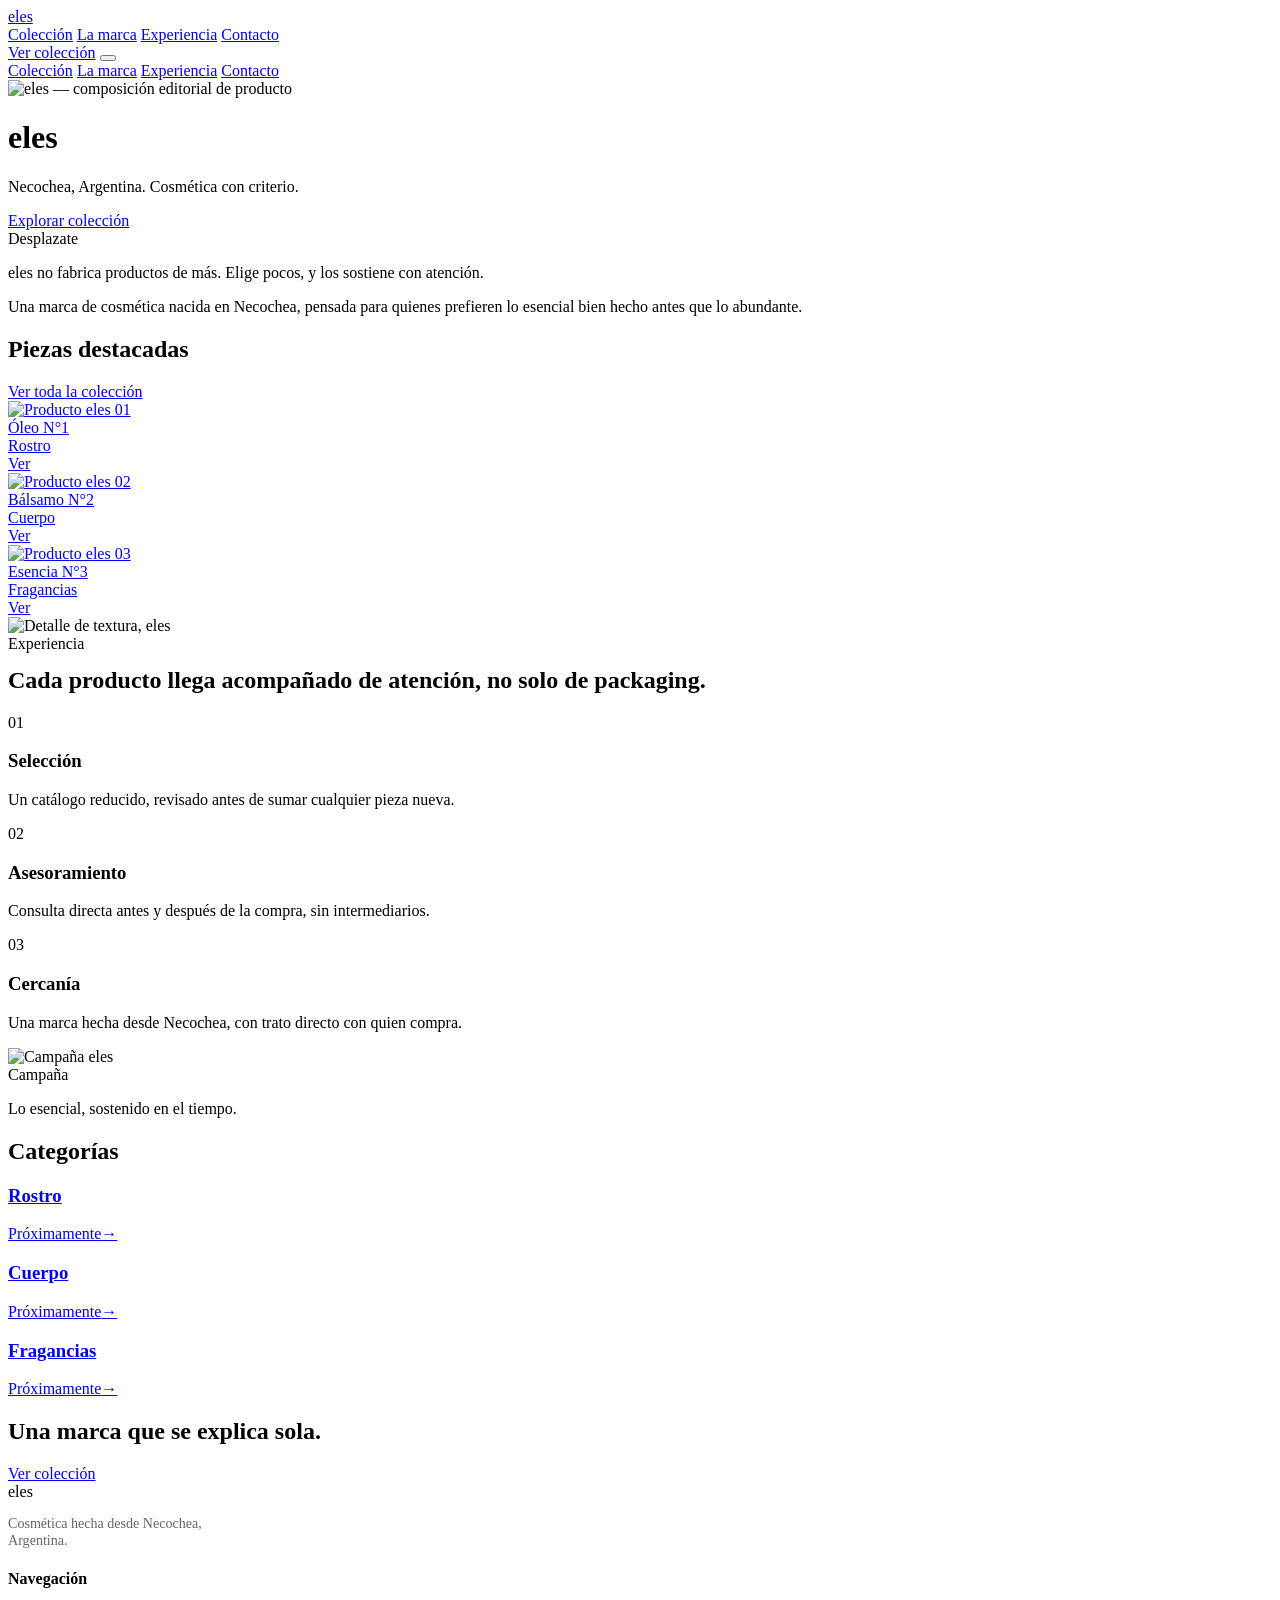
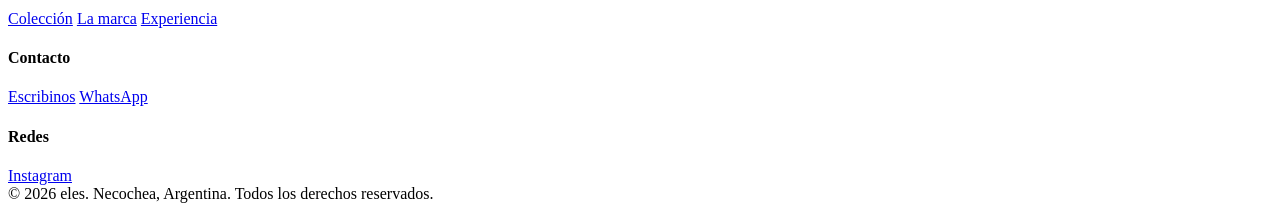
==== index.html @ 5a70a603 "Add files via upload" ====
<!DOCTYPE html>
<html lang="es">
<head>
<meta charset="UTF-8">
<meta name="viewport" content="width=device-width, initial-scale=1.0">
<title>eles — Necochea</title>
<meta name="description" content="eles. Cosmética, Necochea.">
<link rel="stylesheet" href="css/style.css">
</head>
<body>

<nav class="nav">
  <a href="index.html" class="nav-logo">eles</a>
  <div class="nav-links">
    <a href="coleccion.html">Colección</a>
    <a href="marca.html">La marca</a>
    <a href="experiencia.html">Experiencia</a>
    <a href="contacto.html">Contacto</a>
  </div>
  <div class="nav-right">
    <a href="coleccion.html" class="nav-cta">Ver colección</a>
    <button class="nav-burger" aria-label="Abrir menú">
      <span></span><span></span>
    </button>
  </div>
</nav>

<div class="mobile-menu">
  <a href="coleccion.html">Colección</a>
  <a href="marca.html">La marca</a>
  <a href="experiencia.html">Experiencia</a>
  <a href="contacto.html">Contacto</a>
</div>

<!-- HERO -->
<header class="hero">
  <div class="hero-media">
    <img src="https://picsum.photos/seed/eles-hero/1800/1200?grayscale" alt="eles — composición editorial de producto">
  </div>
  <div class="hero-content">
    <h1 class="hero-mark">eles</h1>
    <div class="hero-side">
      <p>Necochea, Argentina. Cosmética con criterio.</p>
      <a href="coleccion.html" class="btn btn-light">Explorar colección</a>
    </div>
  </div>
  <span class="hero-scroll">Desplazate</span>
</header>

<!-- INTRO -->
<section class="intro section-pad">
  <div class="wrap intro-grid">
    <p class="intro-statement reveal">eles no fabrica productos de más. Elige pocos, y los sostiene con atención.</p>
    <div class="intro-side reveal">
      <p class="lead">Una marca de cosmética nacida en Necochea, pensada para quienes prefieren lo esencial bien hecho antes que lo abundante.</p>
    </div>
  </div>
</section>

<!-- COLECCIÓN DESTACADA -->
<section class="pieces section-pad">
  <div class="wrap">
    <div class="section-head reveal">
      <h2 class="display-md">Piezas destacadas</h2>
      <a href="coleccion.html" class="btn btn-ghost">Ver toda la colección</a>
    </div>
  </div>
  <div class="wrap">
    <div class="piece-grid">
      <a href="producto.html" class="piece reveal">
        <div class="piece-media"><img src="https://picsum.photos/seed/eles-p1/900/1200?grayscale" alt="Producto eles 01"></div>
        <div class="piece-info">
          <div>
            <div class="piece-name">Óleo N°1</div>
            <div class="piece-cat">Rostro</div>
          </div>
          <span class="piece-link">Ver</span>
        </div>
      </a>
      <a href="producto.html" class="piece reveal">
        <div class="piece-media"><img src="https://picsum.photos/seed/eles-p2/900/1200?grayscale" alt="Producto eles 02"></div>
        <div class="piece-info">
          <div>
            <div class="piece-name">Bálsamo N°2</div>
            <div class="piece-cat">Cuerpo</div>
          </div>
          <span class="piece-link">Ver</span>
        </div>
      </a>
      <a href="producto.html" class="piece reveal">
        <div class="piece-media"><img src="https://picsum.photos/seed/eles-p3/900/1200?grayscale" alt="Producto eles 03"></div>
        <div class="piece-info">
          <div>
            <div class="piece-name">Esencia N°3</div>
            <div class="piece-cat">Fragancias</div>
          </div>
          <span class="piece-link">Ver</span>
        </div>
      </a>
    </div>
  </div>
</section>

<!-- EXPERIENCIA -->
<section class="experience section-pad">
  <div class="wrap exp-grid">
    <div class="exp-media reveal">
      <img src="https://picsum.photos/seed/eles-exp/900/1100?grayscale" alt="Detalle de textura, eles">
    </div>
    <div class="reveal">
      <span class="eyebrow">Experiencia</span>
      <h2 class="display-md" style="margin-top:14px;">Cada producto llega acompañado de atención, no solo de packaging.</h2>
      <div class="exp-list">
        <div class="exp-item">
          <span class="num">01</span>
          <div>
            <h3>Selección</h3>
            <p>Un catálogo reducido, revisado antes de sumar cualquier pieza nueva.</p>
          </div>
        </div>
        <div class="exp-item">
          <span class="num">02</span>
          <div>
            <h3>Asesoramiento</h3>
            <p>Consulta directa antes y después de la compra, sin intermediarios.</p>
          </div>
        </div>
        <div class="exp-item">
          <span class="num">03</span>
          <div>
            <h3>Cercanía</h3>
            <p>Una marca hecha desde Necochea, con trato directo con quien compra.</p>
          </div>
        </div>
      </div>
    </div>
  </div>
</section>

<!-- EDITORIAL -->
<section class="editorial reveal">
  <img src="https://picsum.photos/seed/eles-editorial/1800/1400?grayscale" alt="Campaña eles">
  <div class="editorial-cap">
    <span class="eyebrow">Campaña</span>
    <p>Lo esencial, sostenido en el tiempo.</p>
  </div>
</section>

<!-- CATEGORÍAS -->
<section class="categories section-pad">
  <div class="wrap">
    <div class="section-head reveal">
      <h2 class="display-md">Categorías</h2>
    </div>
    <div class="cat-row reveal">
      <a href="coleccion.html?cat=rostro" class="cat-item">
        <h3>Rostro</h3>
        <div class="cat-meta"><span class="cat-count">Próximamente</span><span class="arrow">→</span></div>
      </a>
      <a href="coleccion.html?cat=cuerpo" class="cat-item">
        <h3>Cuerpo</h3>
        <div class="cat-meta"><span class="cat-count">Próximamente</span><span class="arrow">→</span></div>
      </a>
      <a href="coleccion.html?cat=fragancias" class="cat-item">
        <h3>Fragancias</h3>
        <div class="cat-meta"><span class="cat-count">Próximamente</span><span class="arrow">→</span></div>
      </a>
    </div>
  </div>
</section>

<!-- CIERRE -->
<section class="closing">
  <div class="wrap">
    <h2 class="display-lg reveal">Una marca que se explica sola.</h2>
    <div class="closing-actions reveal">
      <a href="coleccion.html" class="btn btn-light">Ver colección</a>
      <a href="contacto.html" class="btn" style="color:#fff;border-color:rgba(255,255,255,.5);">Contacto</a>
    </div>
  </div>
</section>

<footer class="site-footer">
  <div class="wrap">
    <div class="footer-top">
      <div>
        <div class="footer-brand">eles</div>
        <p style="font-size:.88rem; opacity:.6; max-width:32ch;">Cosmética hecha desde Necochea, Argentina.</p>
      </div>
      <div class="footer-col">
        <h4>Navegación</h4>
        <a href="coleccion.html">Colección</a>
        <a href="marca.html">La marca</a>
        <a href="experiencia.html">Experiencia</a>
      </div>
      <div class="footer-col">
        <h4>Contacto</h4>
        <a href="contacto.html">Escribinos</a>
        <a href="https://wa.me/5492262000000" target="_blank" rel="noopener">WhatsApp</a>
      </div>
      <div class="footer-col">
        <h4>Redes</h4>
        <a href="#" target="_blank" rel="noopener">Instagram</a>
      </div>
    </div>
    <div class="footer-bottom">
      <span>© 2026 eles. Necochea, Argentina.</span>
      <span>Todos los derechos reservados.</span>
    </div>
  </div>
</footer>

<script src="js/script.js"></script>
</body>
</html>
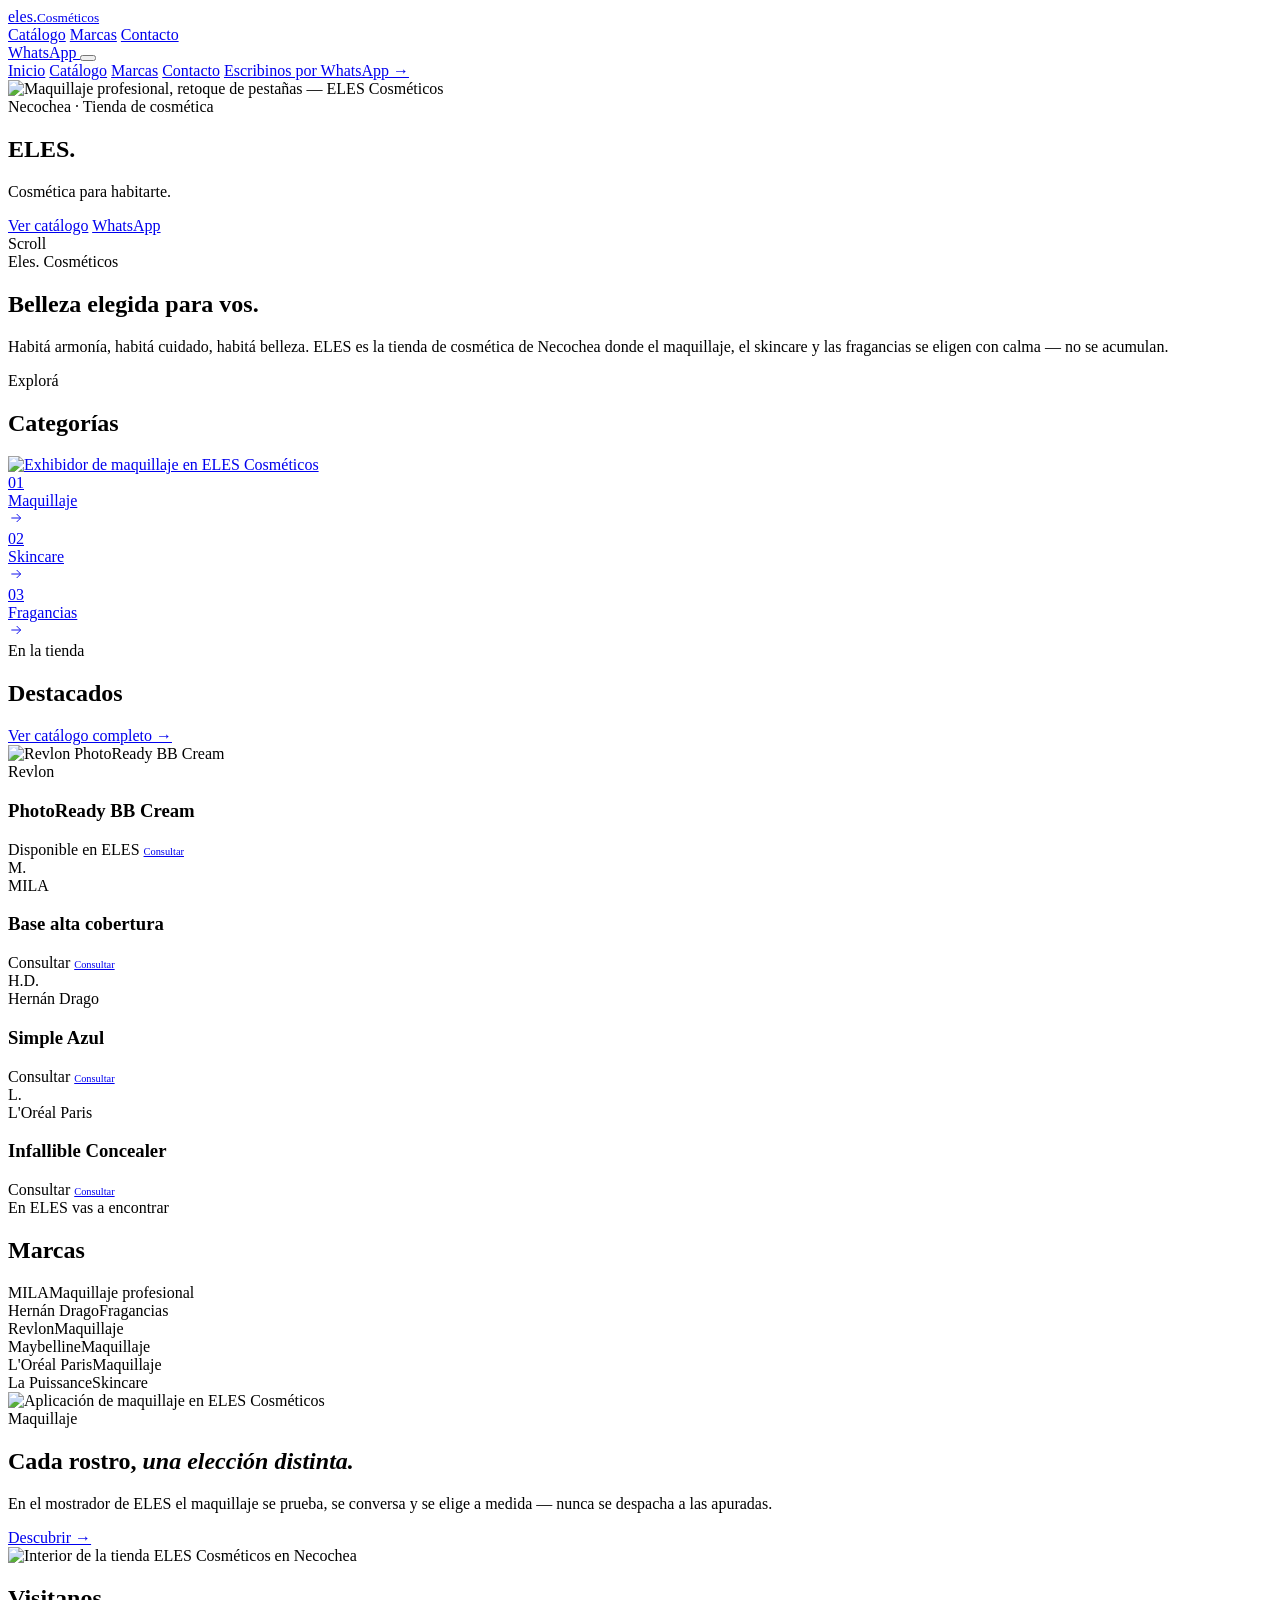
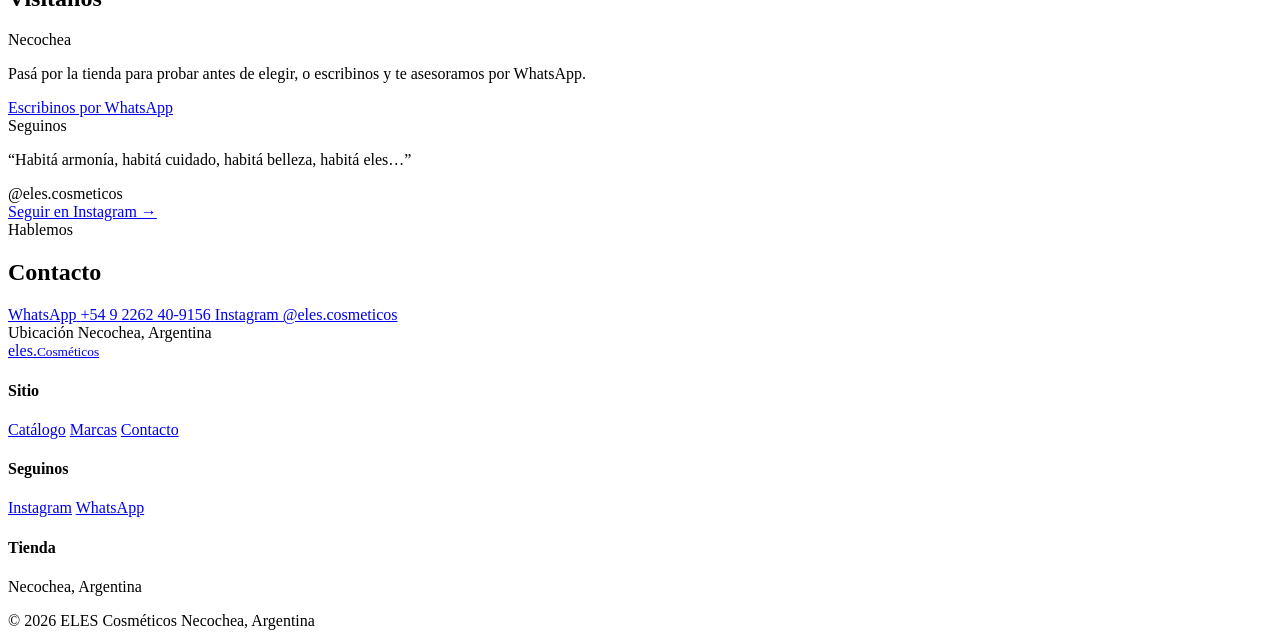
==== commit a6f075ea: "Add files via upload" ====
--- a/index.html
+++ b/index.html
@@ -1,215 +1,297 @@
 <!DOCTYPE html>
-<html lang="es">
+<html lang="es-AR">
 <head>
 <meta charset="UTF-8">
-<meta name="viewport" content="width=device-width, initial-scale=1.0">
-<title>eles — Necochea</title>
-<meta name="description" content="eles. Cosmética, Necochea.">
-<link rel="stylesheet" href="css/style.css">
+<meta name="viewport" content="width=device-width, initial-scale=1, viewport-fit=cover">
+<title>ELES Cosméticos — Necochea</title>
+<meta name="description" content="ELES Cosméticos. Tienda de cosmética en Necochea. Maquillaje, skincare y fragancias elegidas con cuidado.">
+<link rel="icon" href="data:image/svg+xml,<svg xmlns=%22http://www.w3.org/2000/svg%22 viewBox=%220 0 100 100%22><text y=%22.9em%22 font-size=%2290%22>💄</text></svg>">
+<link rel="preconnect" href="https://fonts.googleapis.com">
+<link rel="stylesheet" href="css/styles.css">
 </head>
 <body>
 
-<nav class="nav">
-  <a href="index.html" class="nav-logo">eles</a>
-  <div class="nav-links">
-    <a href="coleccion.html">Colección</a>
-    <a href="marca.html">La marca</a>
-    <a href="experiencia.html">Experiencia</a>
-    <a href="contacto.html">Contacto</a>
-  </div>
-  <div class="nav-right">
-    <a href="coleccion.html" class="nav-cta">Ver colección</a>
-    <button class="nav-burger" aria-label="Abrir menú">
-      <span></span><span></span>
-    </button>
-  </div>
-</nav>
-
+<!-- ============ NAVBAR ============ -->
+<header class="nav">
+  <div class="nav-inner">
+    <a href="index.html" class="logo">eles.<small>Cosméticos</small></a>
+
+    <nav class="nav-links">
+      <a class="nav-link" href="catalogo.html">Catálogo</a>
+      <a class="nav-link" href="#marcas">Marcas</a>
+      <a class="nav-link" href="#contacto">Contacto</a>
+    </nav>
+
+    <div class="nav-actions">
+      <a class="nav-wa nav-wa-wrap" href="https://wa.me/5492262409156?text=Hola%20ELES!%20Quiero%20consultar%20por%20un%20producto." target="_blank" rel="noopener">
+        WhatsApp
+      </a>
+      <button class="hamburger" aria-label="Abrir menú"><span></span><span></span><span></span></button>
+    </div>
+  </div>
+</header>
+
+<!-- ============ MENÚ MOBILE ============ -->
 <div class="mobile-menu">
-  <a href="coleccion.html">Colección</a>
-  <a href="marca.html">La marca</a>
-  <a href="experiencia.html">Experiencia</a>
-  <a href="contacto.html">Contacto</a>
+  <a href="index.html">Inicio</a>
+  <a href="catalogo.html">Catálogo</a>
+  <a href="#marcas">Marcas</a>
+  <a href="#contacto">Contacto</a>
+  <a class="mm-wa text-link" href="https://wa.me/5492262409156" target="_blank" rel="noopener">Escribinos por WhatsApp →</a>
 </div>
 
-<!-- HERO -->
-<header class="hero">
+<!-- ============ HERO ============ -->
+<section class="hero">
   <div class="hero-media">
-    <img src="https://picsum.photos/seed/eles-hero/1800/1200?grayscale" alt="eles — composición editorial de producto">
-  </div>
-  <div class="hero-content">
-    <h1 class="hero-mark">eles</h1>
-    <div class="hero-side">
-      <p>Necochea, Argentina. Cosmética con criterio.</p>
-      <a href="coleccion.html" class="btn btn-light">Explorar colección</a>
-    </div>
-  </div>
-  <span class="hero-scroll">Desplazate</span>
-</header>
-
-<!-- INTRO -->
-<section class="intro section-pad">
-  <div class="wrap intro-grid">
-    <p class="intro-statement reveal">eles no fabrica productos de más. Elige pocos, y los sostiene con atención.</p>
-    <div class="intro-side reveal">
-      <p class="lead">Una marca de cosmética nacida en Necochea, pensada para quienes prefieren lo esencial bien hecho antes que lo abundante.</p>
-    </div>
-  </div>
-</section>
-
-<!-- COLECCIÓN DESTACADA -->
-<section class="pieces section-pad">
-  <div class="wrap">
+    <img src="img/hero.jpg" alt="Maquillaje profesional, retoque de pestañas — ELES Cosméticos">
+  </div>
+  <div class="hero-content container">
+    <span class="eyebrow hero-eyebrow">Necochea · Tienda de cosmética</span>
+    <h1 class="display hero-title">ELES.</h1>
+    <p class="hero-sub">Cosmética para habitarte.</p>
+    <div class="hero-actions">
+      <a href="catalogo.html" class="btn btn-light">Ver catálogo</a>
+      <a href="https://wa.me/5492262409156" target="_blank" rel="noopener" class="btn btn-solid">WhatsApp</a>
+    </div>
+  </div>
+  <span class="hero-scroll">Scroll</span>
+</section>
+
+<!-- ============ INTRODUCCIÓN EDITORIAL ============ -->
+<section class="section intro">
+  <div class="container intro-inner reveal">
+    <span class="eyebrow">Eles. Cosméticos</span>
+    <h2 class="display">Belleza elegida para vos.</h2>
+    <p>Habitá armonía, habitá cuidado, habitá belleza. ELES es la tienda de cosmética de Necochea donde el maquillaje, el skincare y las fragancias se eligen con calma — no se acumulan.</p>
+  </div>
+</section>
+
+<!-- ============ CATEGORÍAS ============ -->
+<section class="section" style="padding-top:0;">
+  <div class="container">
     <div class="section-head reveal">
-      <h2 class="display-md">Piezas destacadas</h2>
-      <a href="coleccion.html" class="btn btn-ghost">Ver toda la colección</a>
-    </div>
-  </div>
-  <div class="wrap">
-    <div class="piece-grid">
-      <a href="producto.html" class="piece reveal">
-        <div class="piece-media"><img src="https://picsum.photos/seed/eles-p1/900/1200?grayscale" alt="Producto eles 01"></div>
-        <div class="piece-info">
+      <span class="eyebrow">Explorá</span>
+      <h2 class="display">Categorías</h2>
+    </div>
+
+    <div class="cat-grid reveal">
+      <a href="catalogo.html?cat=maquillaje" class="cat-card">
+        <img src="img/shelf.jpg" alt="Exhibidor de maquillaje en ELES Cosméticos">
+        <div class="cat-body">
           <div>
-            <div class="piece-name">Óleo N°1</div>
-            <div class="piece-cat">Rostro</div>
+            <span class="cat-num">01</span>
+            <div class="cat-name">Maquillaje</div>
           </div>
-          <span class="piece-link">Ver</span>
-        </div>
-      </a>
-      <a href="producto.html" class="piece reveal">
-        <div class="piece-media"><img src="https://picsum.photos/seed/eles-p2/900/1200?grayscale" alt="Producto eles 02"></div>
-        <div class="piece-info">
+          <span class="cat-arrow" aria-hidden="true">
+            <svg width="16" height="16" viewBox="0 0 24 24" fill="none" stroke="currentColor" stroke-width="1.4"><path d="M5 12h14M13 6l6 6-6 6"/></svg>
+          </span>
+        </div>
+      </a>
+
+      <a href="catalogo.html?cat=skincare" class="cat-card no-photo">
+        <div class="cat-body">
           <div>
-            <div class="piece-name">Bálsamo N°2</div>
-            <div class="piece-cat">Cuerpo</div>
+            <span class="cat-num">02</span>
+            <div class="cat-name">Skincare</div>
           </div>
-          <span class="piece-link">Ver</span>
-        </div>
-      </a>
-      <a href="producto.html" class="piece reveal">
-        <div class="piece-media"><img src="https://picsum.photos/seed/eles-p3/900/1200?grayscale" alt="Producto eles 03"></div>
-        <div class="piece-info">
+          <span class="cat-arrow" aria-hidden="true">
+            <svg width="16" height="16" viewBox="0 0 24 24" fill="none" stroke="currentColor" stroke-width="1.4"><path d="M5 12h14M13 6l6 6-6 6"/></svg>
+          </span>
+        </div>
+      </a>
+
+      <a href="catalogo.html?cat=fragancias" class="cat-card no-photo">
+        <div class="cat-body">
           <div>
-            <div class="piece-name">Esencia N°3</div>
-            <div class="piece-cat">Fragancias</div>
+            <span class="cat-num">03</span>
+            <div class="cat-name">Fragancias</div>
           </div>
-          <span class="piece-link">Ver</span>
-        </div>
-      </a>
-    </div>
-  </div>
-</section>
-
-<!-- EXPERIENCIA -->
-<section class="experience section-pad">
-  <div class="wrap exp-grid">
-    <div class="exp-media reveal">
-      <img src="https://picsum.photos/seed/eles-exp/900/1100?grayscale" alt="Detalle de textura, eles">
-    </div>
-    <div class="reveal">
-      <span class="eyebrow">Experiencia</span>
-      <h2 class="display-md" style="margin-top:14px;">Cada producto llega acompañado de atención, no solo de packaging.</h2>
-      <div class="exp-list">
-        <div class="exp-item">
-          <span class="num">01</span>
-          <div>
-            <h3>Selección</h3>
-            <p>Un catálogo reducido, revisado antes de sumar cualquier pieza nueva.</p>
-          </div>
-        </div>
-        <div class="exp-item">
-          <span class="num">02</span>
-          <div>
-            <h3>Asesoramiento</h3>
-            <p>Consulta directa antes y después de la compra, sin intermediarios.</p>
-          </div>
-        </div>
-        <div class="exp-item">
-          <span class="num">03</span>
-          <div>
-            <h3>Cercanía</h3>
-            <p>Una marca hecha desde Necochea, con trato directo con quien compra.</p>
-          </div>
-        </div>
-      </div>
-    </div>
-  </div>
-</section>
-
-<!-- EDITORIAL -->
-<section class="editorial reveal">
-  <img src="https://picsum.photos/seed/eles-editorial/1800/1400?grayscale" alt="Campaña eles">
-  <div class="editorial-cap">
-    <span class="eyebrow">Campaña</span>
-    <p>Lo esencial, sostenido en el tiempo.</p>
-  </div>
-</section>
-
-<!-- CATEGORÍAS -->
-<section class="categories section-pad">
-  <div class="wrap">
+          <span class="cat-arrow" aria-hidden="true">
+            <svg width="16" height="16" viewBox="0 0 24 24" fill="none" stroke="currentColor" stroke-width="1.4"><path d="M5 12h14M13 6l6 6-6 6"/></svg>
+          </span>
+        </div>
+      </a>
+    </div>
+  </div>
+</section>
+
+<!-- ============ DESTACADOS ============ -->
+<section class="section">
+  <div class="container">
+    <div class="dest-head reveal">
+      <div class="section-head" style="margin-bottom:0;">
+        <span class="eyebrow">En la tienda</span>
+        <h2 class="display">Destacados</h2>
+      </div>
+      <a href="catalogo.html" class="text-link">Ver catálogo completo →</a>
+    </div>
+  </div>
+
+  <div class="prod-grid reveal">
+    <article class="prod-card">
+      <div class="prod-figure"><img src="img/shelf.jpg" alt="Revlon PhotoReady BB Cream"></div>
+      <div>
+        <span class="prod-brand">Revlon</span>
+        <h3 class="prod-name">PhotoReady BB Cream</h3>
+      </div>
+      <div class="prod-foot">
+        <span class="prod-price">Disponible en ELES</span>
+        <a class="text-link" style="font-size:.65rem" href="https://wa.me/5492262409156?text=Hola!%20Quiero%20consultar%20por%20Revlon%20PhotoReady%20BB%20Cream" target="_blank" rel="noopener">Consultar</a>
+      </div>
+    </article>
+
+    <article class="prod-card">
+      <div class="prod-figure"><span class="ph-mark">M.</span></div>
+      <div>
+        <span class="prod-brand">MILA</span>
+        <h3 class="prod-name">Base alta cobertura</h3>
+      </div>
+      <div class="prod-foot">
+        <span class="prod-price">Consultar</span>
+        <a class="text-link" style="font-size:.65rem" href="https://wa.me/5492262409156?text=Hola!%20Quiero%20consultar%20por%20la%20Base%20alta%20cobertura%20MILA" target="_blank" rel="noopener">Consultar</a>
+      </div>
+    </article>
+
+    <article class="prod-card">
+      <div class="prod-figure"><span class="ph-mark">H.D.</span></div>
+      <div>
+        <span class="prod-brand">Hernán Drago</span>
+        <h3 class="prod-name">Simple Azul</h3>
+      </div>
+      <div class="prod-foot">
+        <span class="prod-price">Consultar</span>
+        <a class="text-link" style="font-size:.65rem" href="https://wa.me/5492262409156?text=Hola!%20Quiero%20consultar%20por%20la%20fragancia%20Simple%20Azul%20de%20Hern%C3%A1n%20Drago" target="_blank" rel="noopener">Consultar</a>
+      </div>
+    </article>
+
+    <article class="prod-card">
+      <div class="prod-figure"><span class="ph-mark">L.</span></div>
+      <div>
+        <span class="prod-brand">L'Oréal Paris</span>
+        <h3 class="prod-name">Infallible Concealer</h3>
+      </div>
+      <div class="prod-foot">
+        <span class="prod-price">Consultar</span>
+        <a class="text-link" style="font-size:.65rem" href="https://wa.me/5492262409156?text=Hola!%20Quiero%20consultar%20por%20el%20Infallible%20Concealer%20de%20L%27Or%C3%A9al" target="_blank" rel="noopener">Consultar</a>
+      </div>
+    </article>
+  </div>
+</section>
+
+<!-- ============ MARCAS ============ -->
+<section id="marcas" class="section brands">
+  <div class="container">
     <div class="section-head reveal">
-      <h2 class="display-md">Categorías</h2>
-    </div>
-    <div class="cat-row reveal">
-      <a href="coleccion.html?cat=rostro" class="cat-item">
-        <h3>Rostro</h3>
-        <div class="cat-meta"><span class="cat-count">Próximamente</span><span class="arrow">→</span></div>
-      </a>
-      <a href="coleccion.html?cat=cuerpo" class="cat-item">
-        <h3>Cuerpo</h3>
-        <div class="cat-meta"><span class="cat-count">Próximamente</span><span class="arrow">→</span></div>
-      </a>
-      <a href="coleccion.html?cat=fragancias" class="cat-item">
-        <h3>Fragancias</h3>
-        <div class="cat-meta"><span class="cat-count">Próximamente</span><span class="arrow">→</span></div>
-      </a>
-    </div>
-  </div>
-</section>
-
-<!-- CIERRE -->
-<section class="closing">
-  <div class="wrap">
-    <h2 class="display-lg reveal">Una marca que se explica sola.</h2>
-    <div class="closing-actions reveal">
-      <a href="coleccion.html" class="btn btn-light">Ver colección</a>
-      <a href="contacto.html" class="btn" style="color:#fff;border-color:rgba(255,255,255,.5);">Contacto</a>
-    </div>
-  </div>
-</section>
-
-<footer class="site-footer">
-  <div class="wrap">
+      <span class="eyebrow">En ELES vas a encontrar</span>
+      <h2 class="display" style="color:var(--paper)">Marcas</h2>
+    </div>
+
+    <div class="brand-list reveal">
+      <div class="brand-row"><span class="name">MILA</span><span class="tag">Maquillaje profesional</span></div>
+      <div class="brand-row"><span class="name">Hernán Drago</span><span class="tag">Fragancias</span></div>
+      <div class="brand-row"><span class="name">Revlon</span><span class="tag">Maquillaje</span></div>
+      <div class="brand-row"><span class="name">Maybelline</span><span class="tag">Maquillaje</span></div>
+      <div class="brand-row"><span class="name">L'Oréal Paris</span><span class="tag">Maquillaje</span></div>
+      <div class="brand-row"><span class="name">La Puissance</span><span class="tag">Skincare</span></div>
+    </div>
+  </div>
+</section>
+
+<!-- ============ EDITORIAL / BEAUTY ============ -->
+<section class="split reveal">
+  <div class="split-media">
+    <img src="img/editorial-beauty.jpg" alt="Aplicación de maquillaje en ELES Cosméticos">
+  </div>
+  <div class="split-copy">
+    <span class="eyebrow">Maquillaje</span>
+    <h2 class="display">Cada rostro, <em class="serif-italic">una elección distinta.</em></h2>
+    <p>En el mostrador de ELES el maquillaje se prueba, se conversa y se elige a medida — nunca se despacha a las apuradas.</p>
+    <a href="catalogo.html?cat=maquillaje" class="text-link">Descubrir →</a>
+  </div>
+</section>
+
+<!-- ============ VISITANOS ============ -->
+<section class="visit">
+  <div class="visit-media">
+    <img src="img/visitanos.jpg" alt="Interior de la tienda ELES Cosméticos en Necochea">
+  </div>
+  <div class="container visit-inner reveal">
+    <h2 class="display">Visitanos</h2>
+    <p class="place">Necochea</p>
+    <p>Pasá por la tienda para probar antes de elegir, o escribinos y te asesoramos por WhatsApp.</p>
+    <div class="visit-actions">
+      <a href="https://wa.me/5492262409156?text=Hola%20ELES!%20Quiero%20consultar%20sobre%20la%20tienda." target="_blank" rel="noopener" class="btn btn-light">Escribinos por WhatsApp</a>
+    </div>
+  </div>
+</section>
+
+<!-- ============ INSTAGRAM ============ -->
+<section class="section igcta">
+  <div class="container reveal">
+    <span class="eyebrow">Seguinos</span>
+    <p class="ig-quote">“Habitá armonía, habitá cuidado, habitá belleza, habitá eles…”</p>
+    <div class="at">@eles.cosmeticos</div>
+    <a href="https://instagram.com/eles.cosmeticos" target="_blank" rel="noopener" class="text-link">Seguir en Instagram →</a>
+  </div>
+</section>
+
+<!-- ============ CONTACTO ============ -->
+<section id="contacto" class="section" style="padding-top:0;">
+  <div class="container">
+    <div class="section-head reveal">
+      <span class="eyebrow">Hablemos</span>
+      <h2 class="display">Contacto</h2>
+    </div>
+    <div class="contact-grid reveal">
+      <a class="contact-item" href="https://wa.me/5492262409156" target="_blank" rel="noopener">
+        <span class="label">WhatsApp</span>
+        <span class="value">+54 9 2262 40-9156</span>
+      </a>
+      <a class="contact-item" href="https://instagram.com/eles.cosmeticos" target="_blank" rel="noopener">
+        <span class="label">Instagram</span>
+        <span class="value">@eles.cosmeticos</span>
+      </a>
+      <div class="contact-item">
+        <span class="label">Ubicación</span>
+        <span class="value">Necochea, Argentina</span>
+      </div>
+    </div>
+  </div>
+</section>
+
+<!-- ============ FOOTER ============ -->
+<footer class="footer">
+  <div class="container">
     <div class="footer-top">
       <div>
-        <div class="footer-brand">eles</div>
-        <p style="font-size:.88rem; opacity:.6; max-width:32ch;">Cosmética hecha desde Necochea, Argentina.</p>
-      </div>
-      <div class="footer-col">
-        <h4>Navegación</h4>
-        <a href="coleccion.html">Colección</a>
-        <a href="marca.html">La marca</a>
-        <a href="experiencia.html">Experiencia</a>
-      </div>
-      <div class="footer-col">
-        <h4>Contacto</h4>
-        <a href="contacto.html">Escribinos</a>
-        <a href="https://wa.me/5492262000000" target="_blank" rel="noopener">WhatsApp</a>
-      </div>
-      <div class="footer-col">
-        <h4>Redes</h4>
-        <a href="#" target="_blank" rel="noopener">Instagram</a>
+        <a href="index.html" class="logo">eles.<small>Cosméticos</small></a>
+      </div>
+      <div class="footer-cols">
+        <div class="footer-col">
+          <h4>Sitio</h4>
+          <a href="catalogo.html">Catálogo</a>
+          <a href="#marcas">Marcas</a>
+          <a href="#contacto">Contacto</a>
+        </div>
+        <div class="footer-col">
+          <h4>Seguinos</h4>
+          <a href="https://instagram.com/eles.cosmeticos" target="_blank" rel="noopener">Instagram</a>
+          <a href="https://wa.me/5492262409156" target="_blank" rel="noopener">WhatsApp</a>
+        </div>
+        <div class="footer-col">
+          <h4>Tienda</h4>
+          <p>Necochea, Argentina</p>
+        </div>
       </div>
     </div>
     <div class="footer-bottom">
-      <span>© 2026 eles. Necochea, Argentina.</span>
-      <span>Todos los derechos reservados.</span>
+      <span>© <span id="year"></span> ELES Cosméticos</span>
+      <span>Necochea, Argentina</span>
     </div>
   </div>
 </footer>
 
-<script src="js/script.js"></script>
+<script>document.getElementById('year').textContent = new Date().getFullYear();</script>
+<script src="js/main.js"></script>
 </body>
 </html>
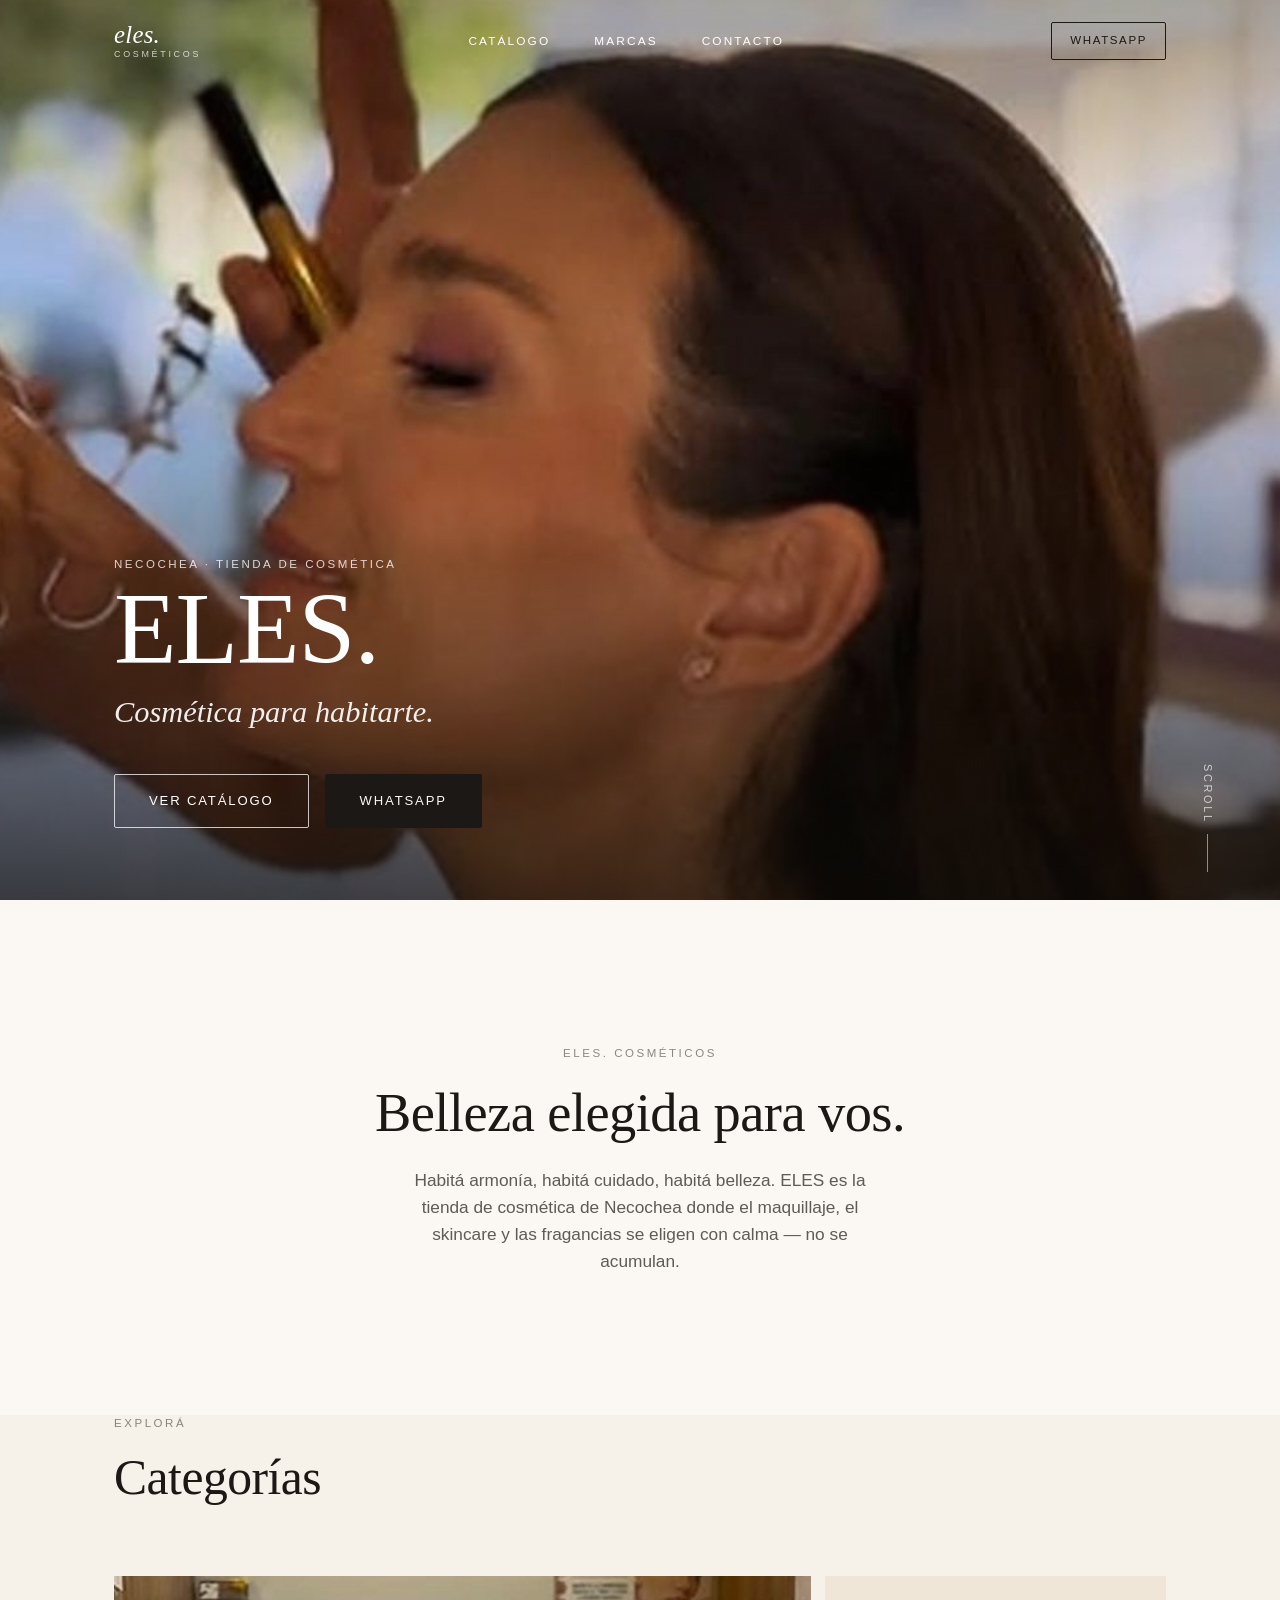
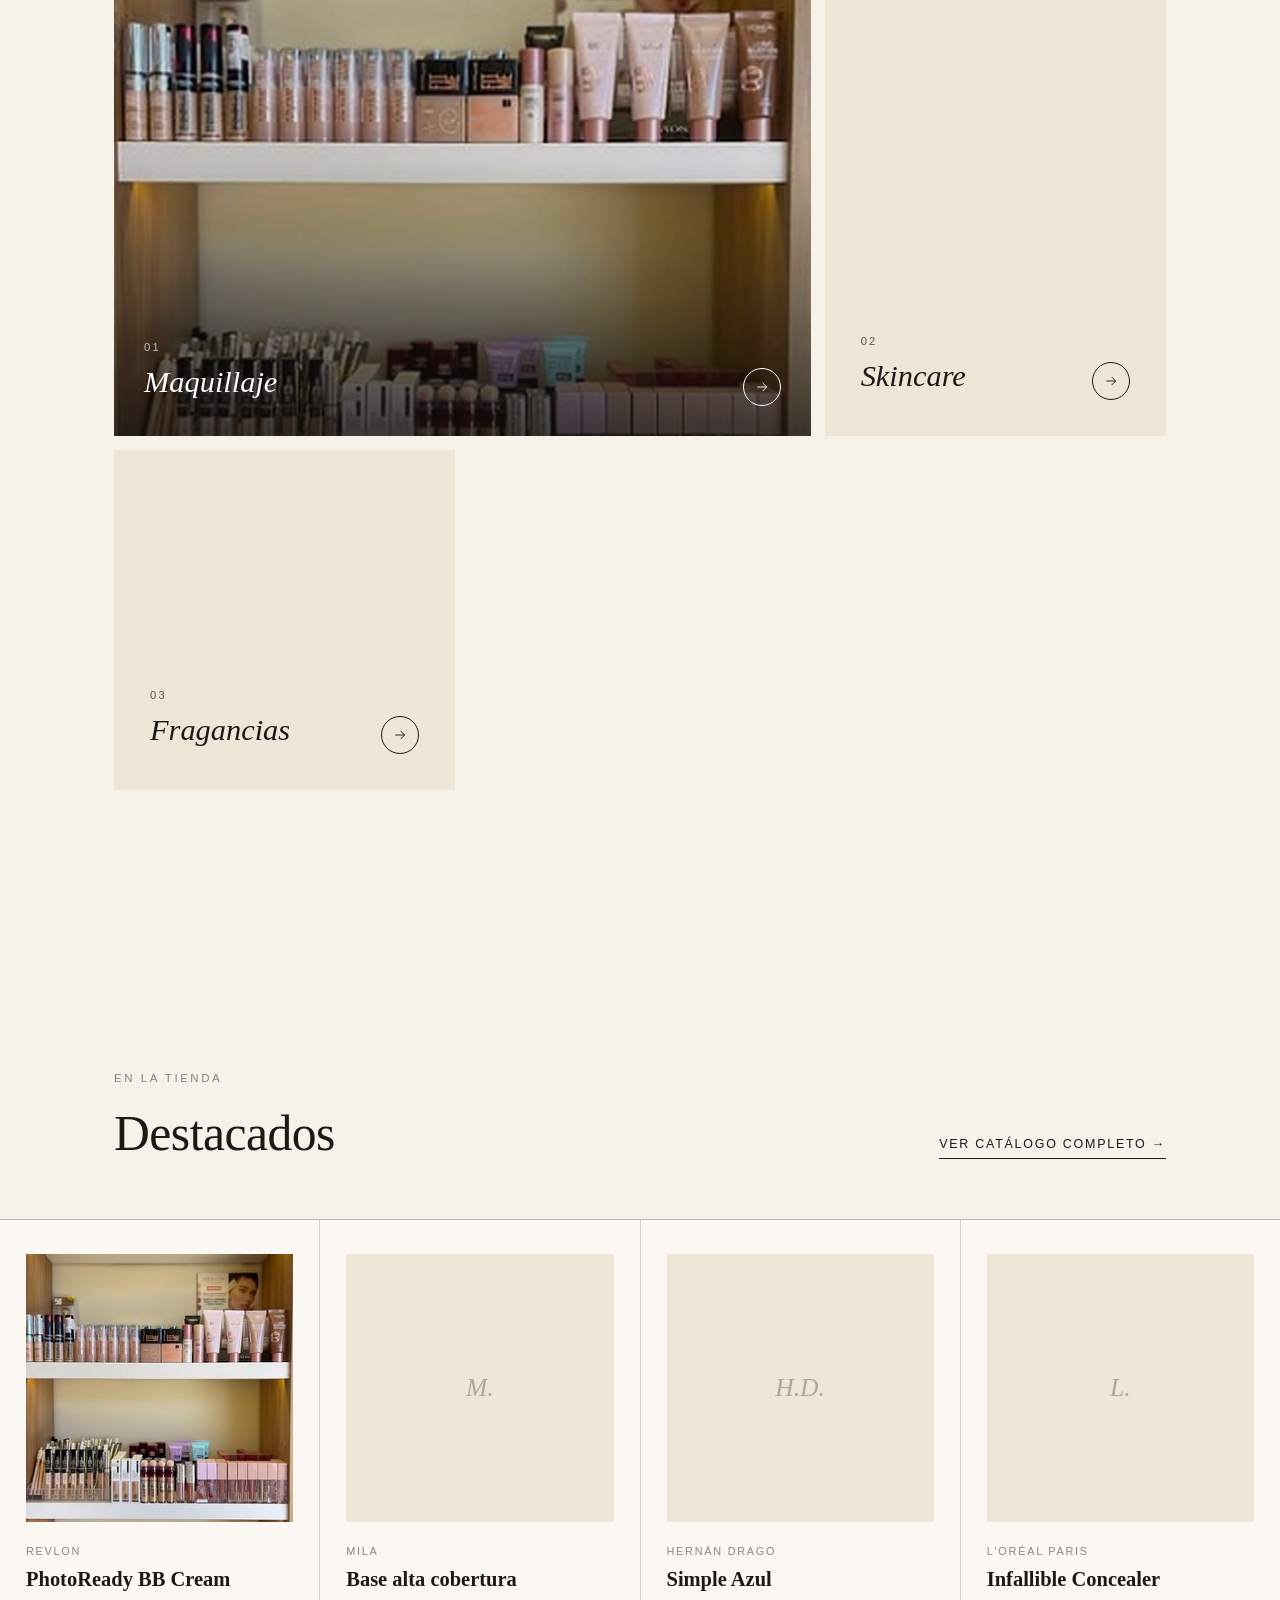
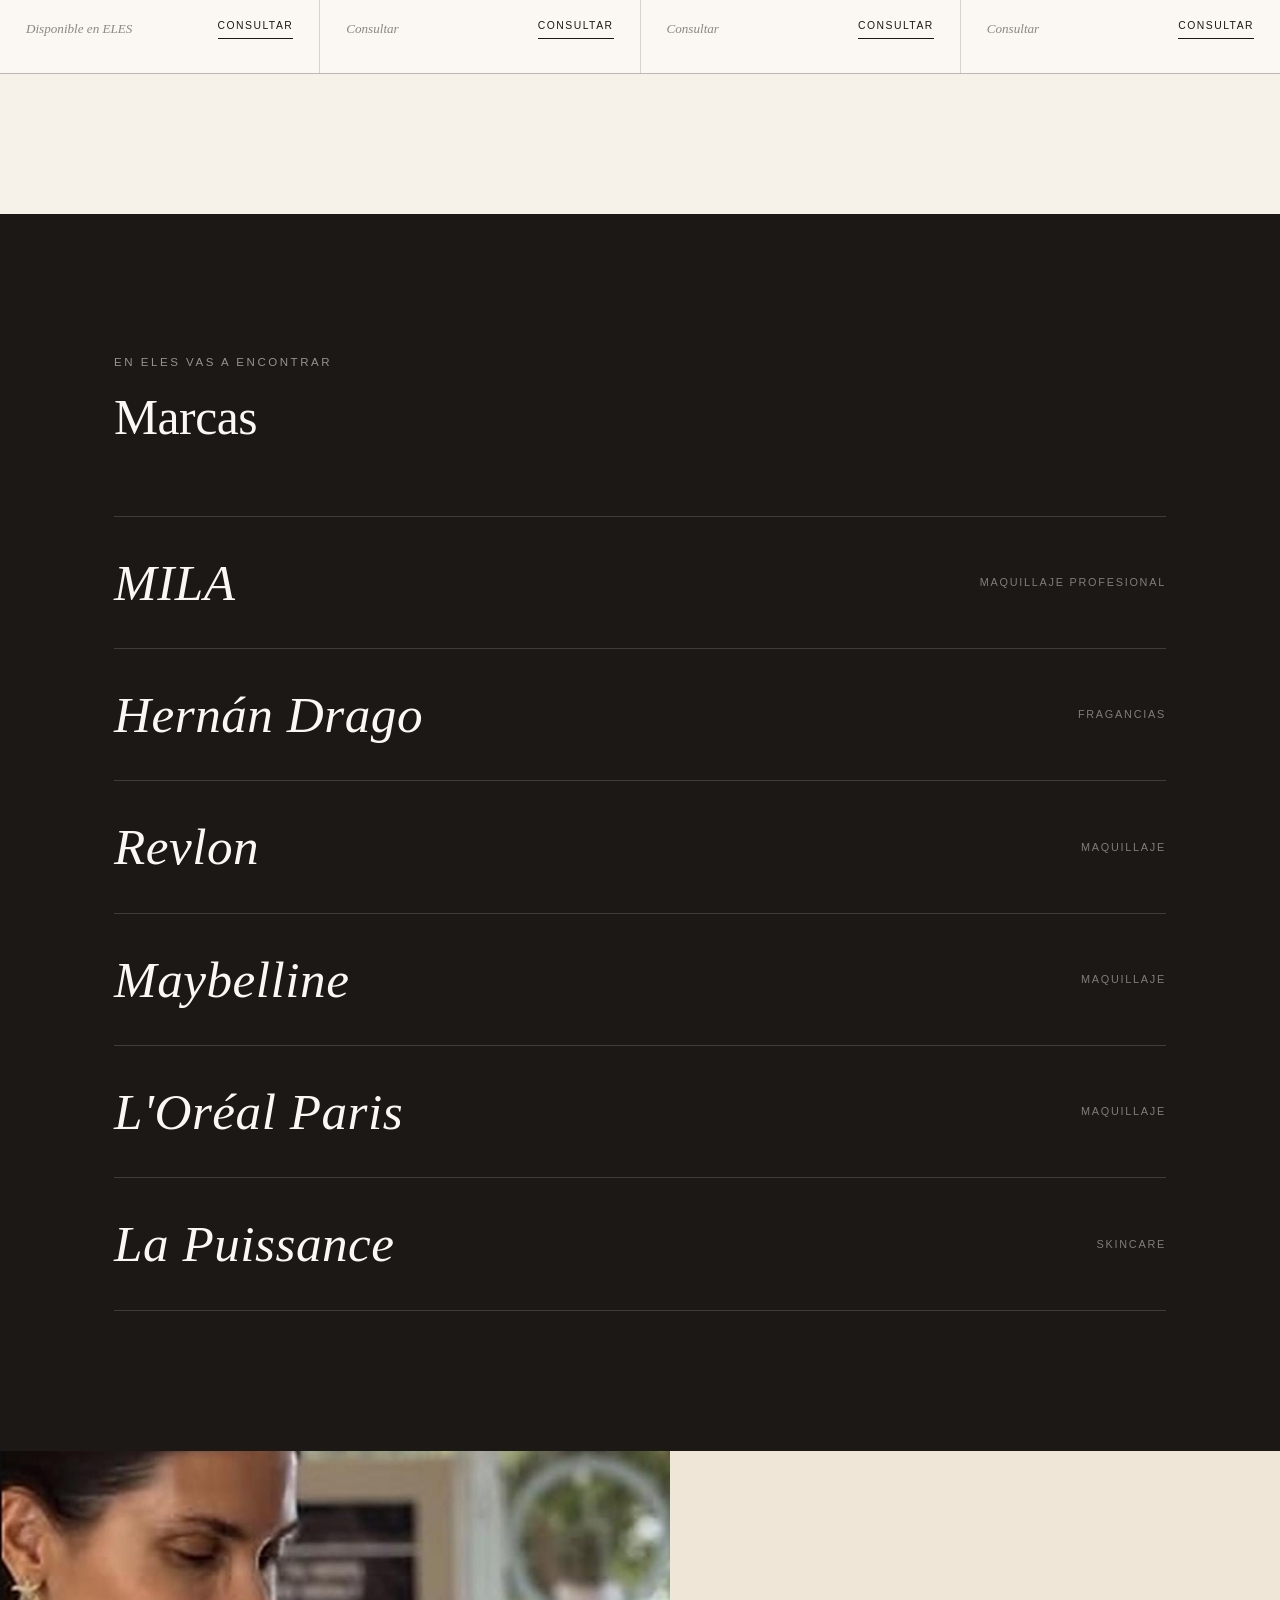
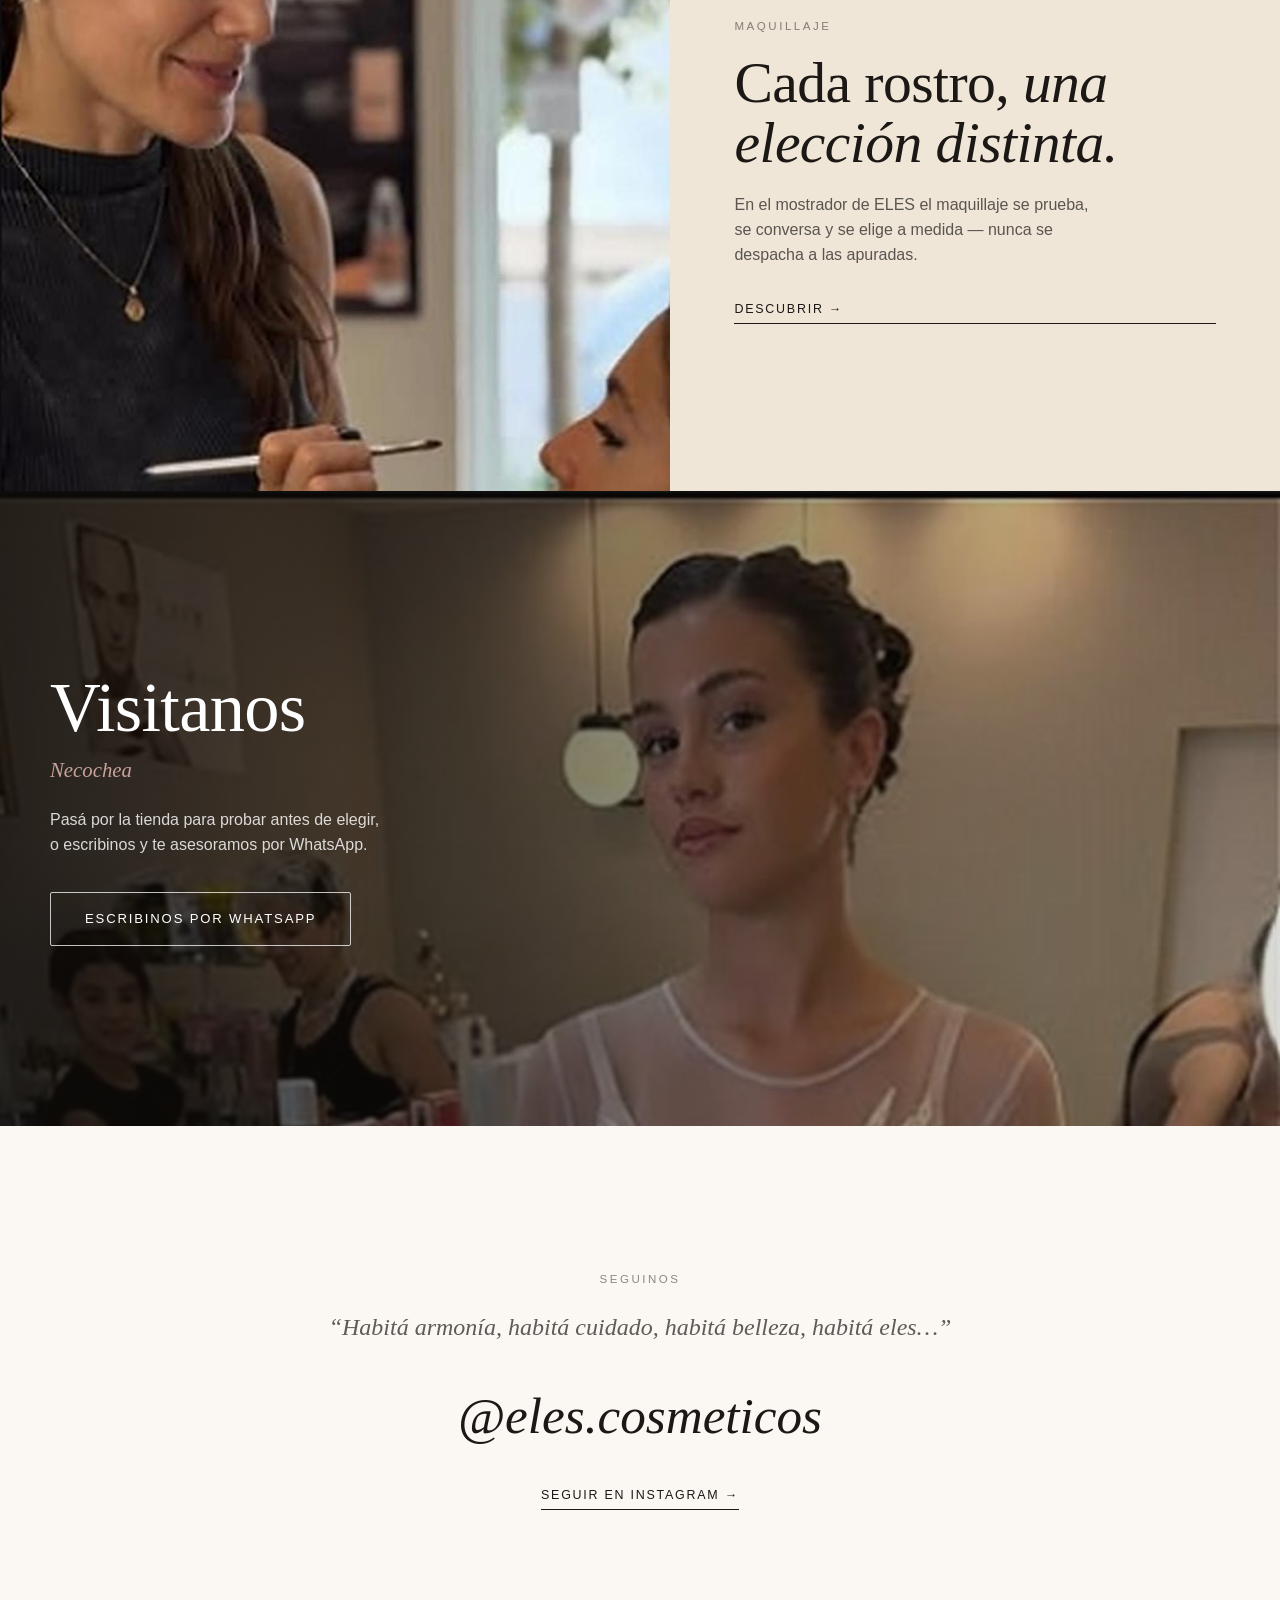
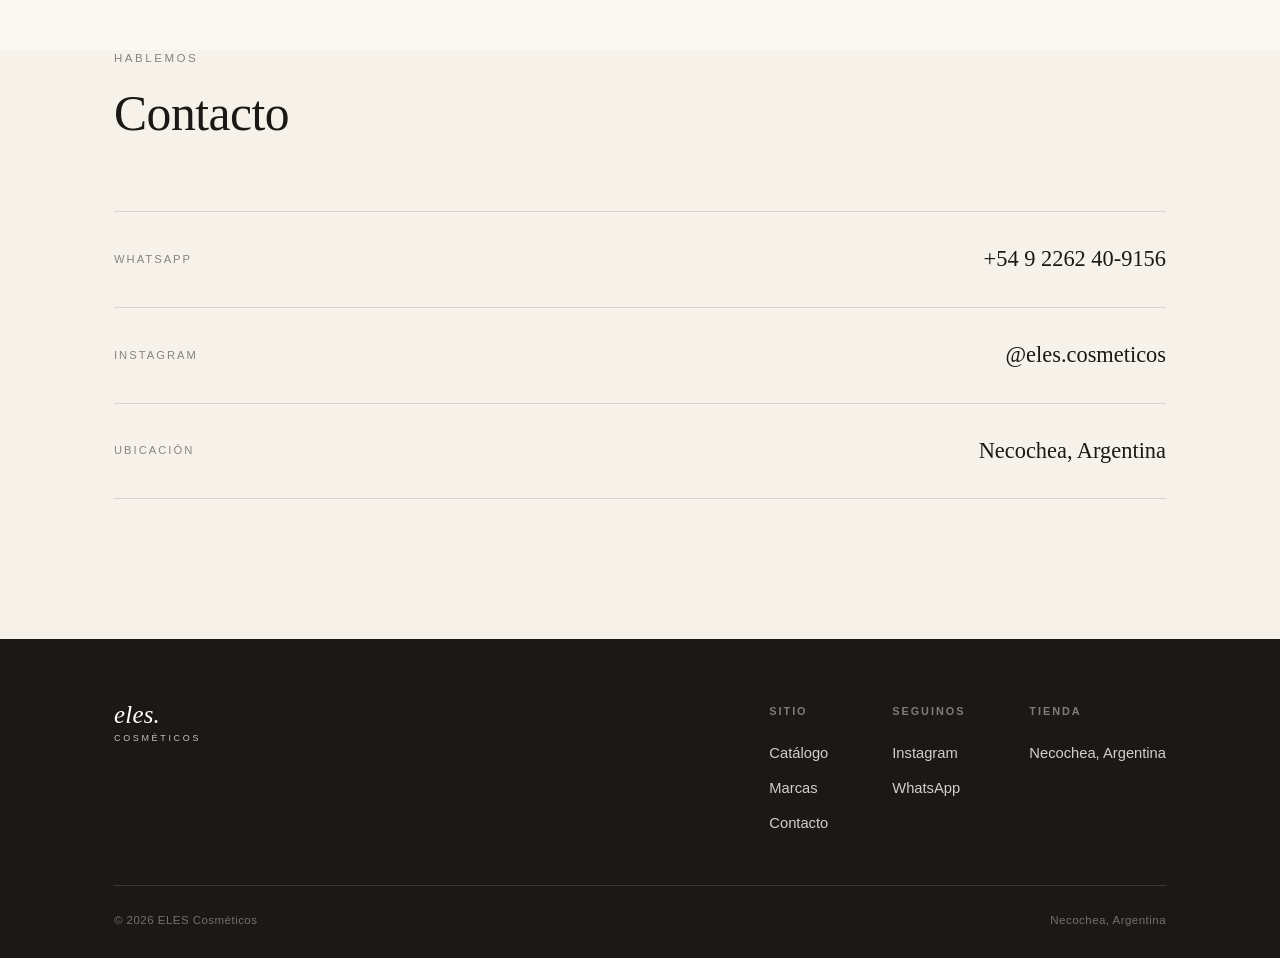
==== commit c31d253c: "Add files via upload" ====
--- a/index.html
+++ b/index.html
@@ -7,7 +7,7 @@
 <meta name="description" content="ELES Cosméticos. Tienda de cosmética en Necochea. Maquillaje, skincare y fragancias elegidas con cuidado.">
 <link rel="icon" href="data:image/svg+xml,<svg xmlns=%22http://www.w3.org/2000/svg%22 viewBox=%220 0 100 100%22><text y=%22.9em%22 font-size=%2290%22>💄</text></svg>">
 <link rel="preconnect" href="https://fonts.googleapis.com">
-<link rel="stylesheet" href="css/styles.css">
+<link rel="stylesheet" href="styles.css">
 </head>
 <body>
 
@@ -43,7 +43,7 @@
 <!-- ============ HERO ============ -->
 <section class="hero">
   <div class="hero-media">
-    <img src="img/hero.jpg" alt="Maquillaje profesional, retoque de pestañas — ELES Cosméticos">
+    <img src="hero.jpg" alt="Maquillaje profesional, retoque de pestañas — ELES Cosméticos">
   </div>
   <div class="hero-content container">
     <span class="eyebrow hero-eyebrow">Necochea · Tienda de cosmética</span>
@@ -76,7 +76,7 @@
 
     <div class="cat-grid reveal">
       <a href="catalogo.html?cat=maquillaje" class="cat-card">
-        <img src="img/shelf.jpg" alt="Exhibidor de maquillaje en ELES Cosméticos">
+        <img src="shelf.jpg" alt="Exhibidor de maquillaje en ELES Cosméticos">
         <div class="cat-body">
           <div>
             <span class="cat-num">01</span>
@@ -129,7 +129,7 @@
 
   <div class="prod-grid reveal">
     <article class="prod-card">
-      <div class="prod-figure"><img src="img/shelf.jpg" alt="Revlon PhotoReady BB Cream"></div>
+      <div class="prod-figure"><img src="shelf.jpg" alt="Revlon PhotoReady BB Cream"></div>
       <div>
         <span class="prod-brand">Revlon</span>
         <h3 class="prod-name">PhotoReady BB Cream</h3>
@@ -200,7 +200,7 @@
 <!-- ============ EDITORIAL / BEAUTY ============ -->
 <section class="split reveal">
   <div class="split-media">
-    <img src="img/editorial-beauty.jpg" alt="Aplicación de maquillaje en ELES Cosméticos">
+    <img src="editorial-beauty.jpg" alt="Aplicación de maquillaje en ELES Cosméticos">
   </div>
   <div class="split-copy">
     <span class="eyebrow">Maquillaje</span>
@@ -213,7 +213,7 @@
 <!-- ============ VISITANOS ============ -->
 <section class="visit">
   <div class="visit-media">
-    <img src="img/visitanos.jpg" alt="Interior de la tienda ELES Cosméticos en Necochea">
+    <img src="visitanos.jpg" alt="Interior de la tienda ELES Cosméticos en Necochea">
   </div>
   <div class="container visit-inner reveal">
     <h2 class="display">Visitanos</h2>
@@ -292,6 +292,6 @@
 </footer>
 
 <script>document.getElementById('year').textContent = new Date().getFullYear();</script>
-<script src="js/main.js"></script>
+<script src="main.js"></script>
 </body>
 </html>
--- a/styles.css
+++ b/styles.css
@@ -0,0 +1,653 @@
+/* =========================================================
+   ELES COSMÉTICOS — hoja de estilos
+   Editorial · boutique · beauty. Sin plantillas, sin ruido.
+   ========================================================= */
+
+@import url('https://fonts.googleapis.com/css2?family=Fraunces:ital,opsz,wght@0,9..144,300;0,9..144,400;0,9..144,500;1,9..144,400&family=Inter:wght@300;400;500;600&display=swap');
+
+:root{
+  --cream:       #f6f1e9;
+  --cream-2:     #efe6d8;
+  --paper:       #fbf8f3;
+  --ink:         #1b1815;
+  --ink-70:      rgba(27,24,21,.7);
+  --ink-50:      rgba(27,24,21,.5);
+  --ink-30:      rgba(27,24,21,.3);
+  --line:        rgba(27,24,21,.14);
+  --line-soft:   rgba(27,24,21,.08);
+  --rose:        #c9a29c;
+  --rose-deep:   #a97e77;
+  --white:       #ffffff;
+
+  --serif: 'Fraunces', Georgia, serif;
+  --sans:  'Inter', -apple-system, BlinkMacSystemFont, 'Segoe UI', sans-serif;
+
+  --container: 1180px;
+  --pad: clamp(20px, 5vw, 64px);
+  --ease: cubic-bezier(.22,.61,.36,1);
+
+  color-scheme: light;
+}
+
+*,*::before,*::after{ box-sizing:border-box; }
+html{
+  -webkit-text-size-adjust:100%;
+  scroll-behavior:smooth;
+  scroll-padding-top: env(safe-area-inset-top, 0px);
+}
+body{
+  margin:0;
+  background:var(--cream);
+  color:var(--ink);
+  font-family:var(--sans);
+  font-weight:400;
+  line-height:1.55;
+  -webkit-font-smoothing:antialiased;
+  overflow-x:hidden;
+  padding-top: env(safe-area-inset-top, 0px);
+  padding-bottom: env(safe-area-inset-bottom, 0px);
+}
+img{ max-width:100%; display:block; }
+a{ color:inherit; text-decoration:none; }
+button{ font-family:inherit; cursor:pointer; }
+ul{ list-style:none; margin:0; padding:0; }
+h1,h2,h3,h4,p{ margin:0; }
+
+.container{
+  max-width:var(--container);
+  margin:0 auto;
+  padding-left:var(--pad);
+  padding-right:var(--pad);
+}
+
+/* ---------- utilidades tipográficas ---------- */
+.eyebrow{
+  font-family:var(--sans);
+  font-size:.72rem;
+  letter-spacing:.22em;
+  text-transform:uppercase;
+  color:var(--ink-50);
+  font-weight:500;
+}
+.display{
+  font-family:var(--serif);
+  font-weight:400;
+  line-height:1.04;
+  letter-spacing:-.01em;
+}
+.serif-italic{ font-style:italic; font-weight:400; }
+
+/* ---------- botones ---------- */
+.btn{
+  display:inline-flex;
+  align-items:center;
+  justify-content:center;
+  gap:.6em;
+  padding:16px 34px;
+  font-family:var(--sans);
+  font-size:.82rem;
+  letter-spacing:.14em;
+  text-transform:uppercase;
+  font-weight:500;
+  border-radius:2px;
+  border:1px solid var(--ink);
+  background:transparent;
+  color:var(--ink);
+  transition:background .35s var(--ease), color .35s var(--ease), border-color .35s var(--ease), transform .35s var(--ease);
+  white-space:nowrap;
+}
+.btn:hover{ background:var(--ink); color:var(--paper); }
+.btn-solid{ background:var(--ink); color:var(--paper); }
+.btn-solid:hover{ background:transparent; color:var(--ink); }
+.btn-light{ border-color:rgba(255,255,255,.75); color:#fff; }
+.btn-light:hover{ background:#fff; color:var(--ink); }
+.btn-rose{ border-color:var(--rose-deep); color:var(--ink); }
+.btn-rose:hover{ background:var(--rose-deep); border-color:var(--rose-deep); color:#fff; }
+.btn-sm{ padding:11px 22px; font-size:.7rem; }
+
+.text-link{
+  display:inline-flex;
+  align-items:center;
+  gap:.5em;
+  font-size:.78rem;
+  letter-spacing:.14em;
+  text-transform:uppercase;
+  font-weight:500;
+  padding-bottom:4px;
+  border-bottom:1px solid currentColor;
+  transition:opacity .3s var(--ease), gap .3s var(--ease);
+}
+.text-link:hover{ gap:.85em; opacity:.7; }
+
+/* =========================================================
+   NAVBAR
+   ========================================================= */
+.nav{
+  position:fixed;
+  top:0; left:0; right:0;
+  z-index:1000;
+  padding-top: env(safe-area-inset-top, 0px);
+  transition:background .45s var(--ease), border-color .45s var(--ease), box-shadow .45s var(--ease);
+  border-bottom:1px solid transparent;
+}
+.nav.is-solid{
+  background:rgba(246,241,233,.92);
+  backdrop-filter:blur(10px);
+  border-color:var(--line);
+}
+.nav-inner{
+  max-width:var(--container);
+  margin:0 auto;
+  padding:22px var(--pad);
+  display:flex;
+  align-items:center;
+  justify-content:space-between;
+  transition:padding .4s var(--ease);
+}
+.nav.is-solid .nav-inner{ padding-top:16px; padding-bottom:16px; }
+
+.logo{
+  font-family:var(--serif);
+  font-size:1.55rem;
+  font-style:italic;
+  color:var(--white-or-ink, var(--ink));
+  letter-spacing:.01em;
+  line-height:1;
+}
+.nav-on-dark .logo,
+.nav-on-dark .nav-link,
+.nav-on-dark .nav-icon-btn{ color:#fff; }
+.logo small{
+  display:block;
+  font-family:var(--sans);
+  font-style:normal;
+  font-size:.56rem;
+  letter-spacing:.3em;
+  text-transform:uppercase;
+  margin-top:3px;
+  color:inherit;
+  opacity:.75;
+}
+
+.nav-links{
+  display:flex;
+  align-items:center;
+  gap:44px;
+}
+.nav-link{
+  font-size:.74rem;
+  letter-spacing:.18em;
+  text-transform:uppercase;
+  font-weight:500;
+  color:var(--ink);
+  position:relative;
+  padding:4px 0;
+}
+.nav-link::after{
+  content:'';
+  position:absolute; left:0; right:100%; bottom:0;
+  height:1px; background:currentColor;
+  transition:right .35s var(--ease);
+}
+.nav-link:hover::after{ right:0; }
+
+.nav-actions{ display:flex; align-items:center; gap:22px; }
+.nav-icon-btn{
+  background:none; border:none; padding:4px; color:var(--ink);
+  display:flex; align-items:center; justify-content:center;
+}
+.nav-wa{
+  display:flex; align-items:center; gap:8px;
+  font-size:.72rem; letter-spacing:.14em; text-transform:uppercase; font-weight:500;
+  border:1px solid currentColor; padding:9px 18px; border-radius:2px;
+  transition:background .3s var(--ease), color .3s var(--ease);
+}
+.nav-wa:hover{ background:var(--ink); color:var(--cream); }
+.nav-on-dark .nav-wa:hover{ background:#fff; color:var(--ink); }
+
+.hamburger{
+  display:none;
+  width:28px; height:20px;
+  position:relative;
+  background:none; border:none; padding:0;
+}
+.hamburger span{
+  position:absolute; left:0; right:0; height:1px; background:currentColor;
+  transition:transform .35s var(--ease), opacity .35s var(--ease), top .35s var(--ease);
+}
+.hamburger span:nth-child(1){ top:0; }
+.hamburger span:nth-child(2){ top:9px; }
+.hamburger span:nth-child(3){ top:18px; }
+.hamburger.is-open span:nth-child(1){ top:9px; transform:rotate(45deg); }
+.hamburger.is-open span:nth-child(2){ opacity:0; }
+.hamburger.is-open span:nth-child(3){ top:9px; transform:rotate(-45deg); }
+
+.mobile-menu{
+  position:fixed; inset:0; z-index:999;
+  background:var(--cream);
+  display:flex; flex-direction:column;
+  padding: calc(96px + env(safe-area-inset-top,0px)) var(--pad) 40px;
+  transform:translateY(-100%);
+  transition:transform .5s var(--ease);
+}
+.mobile-menu.is-open{ transform:translateY(0); }
+.mobile-menu a{
+  font-family:var(--serif);
+  font-size:2.1rem;
+  padding:14px 0;
+  border-bottom:1px solid var(--line);
+}
+.mobile-menu .mm-wa{
+  margin-top:32px;
+  font-family:var(--sans);
+  font-size:.8rem;
+}
+
+/* =========================================================
+   HERO
+   ========================================================= */
+.hero{
+  position:relative;
+  height:100svh;
+  min-height:560px;
+  display:flex;
+  align-items:flex-end;
+  overflow:hidden;
+}
+.hero-media{
+  position:absolute; inset:0;
+  background:#20180f;
+}
+.hero-media img{
+  width:100%; height:100%; object-fit:cover; object-position:58% 30%;
+  transform:scale(1.06);
+  opacity:.94;
+}
+.hero-media::after{
+  content:'';
+  position:absolute; inset:0;
+  background:linear-gradient(180deg, rgba(15,12,9,.32) 0%, rgba(15,12,9,0) 30%, rgba(15,12,9,.12) 55%, rgba(15,12,9,.72) 100%);
+}
+.hero-content{
+  position:relative;
+  z-index:2;
+  width:100%;
+  padding:0 var(--pad) clamp(48px,8vh,96px);
+  color:#fff;
+}
+.hero-eyebrow{
+  color:rgba(255,255,255,.8);
+  margin-bottom:18px;
+}
+.hero-title{
+  font-size:clamp(3rem, 9vw, 6.4rem);
+  color:#fff;
+}
+.hero-title em{ font-style:italic; color:var(--rose); }
+.hero-sub{
+  font-family:var(--serif);
+  font-style:italic;
+  font-size:clamp(1.3rem, 2.6vw, 1.9rem);
+  color:rgba(255,255,255,.92);
+  margin-top:6px;
+}
+.hero-actions{
+  display:flex; gap:16px; flex-wrap:wrap;
+  margin-top:38px;
+}
+.hero-scroll{
+  position:absolute; z-index:2; right:var(--pad); bottom:28px;
+  writing-mode:vertical-rl;
+  color:rgba(255,255,255,.7);
+  font-size:.68rem;
+  letter-spacing:.25em;
+  text-transform:uppercase;
+  display:flex; align-items:center; gap:10px;
+}
+.hero-scroll::after{ content:''; width:1px; height:38px; background:rgba(255,255,255,.5); }
+
+/* =========================================================
+   SECCIONES — genéricos
+   ========================================================= */
+section{ position:relative; }
+.section{ padding:clamp(72px,11vw,140px) 0; }
+.section-tight{ padding-top:0; }
+.section-head{
+  max-width:640px;
+  margin-bottom:clamp(40px,6vw,72px);
+}
+.section-head .eyebrow{ margin-bottom:20px; display:block; }
+.section-head h2{
+  font-size:clamp(2rem, 4.2vw, 3.1rem);
+}
+.section-head p{
+  margin-top:20px;
+  color:var(--ink-70);
+  font-size:1.02rem;
+  max-width:46ch;
+}
+.reveal{
+  opacity:0; transform:translateY(28px);
+  transition:opacity .9s var(--ease), transform .9s var(--ease);
+}
+.reveal.is-visible{ opacity:1; transform:translateY(0); }
+
+.rule{ height:1px; background:var(--line); border:none; margin:0; }
+
+/* =========================================================
+   INTRO EDITORIAL
+   ========================================================= */
+.intro{
+  background:var(--paper);
+  text-align:center;
+}
+.intro-inner{ max-width:760px; margin:0 auto; }
+.intro h2{
+  font-size:clamp(2.1rem, 5vw, 3.4rem);
+  margin-top:20px;
+}
+.intro p{
+  margin-top:26px;
+  color:var(--ink-70);
+  font-size:1.08rem;
+  max-width:52ch;
+  margin-left:auto; margin-right:auto;
+}
+
+/* =========================================================
+   CATEGORÍAS — composición asimétrica
+   ========================================================= */
+.cat-grid{
+  display:grid;
+  grid-template-columns:repeat(6,1fr);
+  grid-auto-rows:minmax(220px,auto);
+  gap:14px;
+}
+.cat-card{
+  position:relative;
+  grid-column:span 6;
+  min-height:340px;
+  overflow:hidden;
+  display:flex;
+  align-items:flex-end;
+  color:#fff;
+  background:var(--ink);
+}
+.cat-card img{
+  position:absolute; inset:0; width:100%; height:100%; object-fit:cover;
+  transition:transform 1s var(--ease);
+  opacity:.88;
+}
+.cat-card:hover img{ transform:scale(1.045); }
+.cat-card::after{
+  content:'';
+  position:absolute; inset:0;
+  background:linear-gradient(180deg, rgba(15,12,9,0) 40%, rgba(15,12,9,.75) 100%);
+}
+.cat-card.no-photo{
+  background:var(--cream-2);
+  color:var(--ink);
+  align-items:flex-start;
+  padding:36px;
+}
+.cat-card.no-photo::after{ display:none; }
+.cat-body{
+  position:relative; z-index:2;
+  padding:30px;
+  width:100%;
+  display:flex; align-items:flex-end; justify-content:space-between;
+  gap:16px;
+}
+.cat-card.no-photo .cat-body{ padding:0; align-items:flex-end; height:100%; }
+.cat-num{ font-size:.7rem; letter-spacing:.2em; opacity:.7; }
+.cat-name{
+  font-family:var(--serif);
+  font-size:1.9rem;
+  font-style:italic;
+}
+.cat-arrow{
+  width:38px; height:38px; border-radius:50%;
+  border:1px solid currentColor;
+  display:flex; align-items:center; justify-content:center;
+  flex:none;
+  transition:background .3s var(--ease), color .3s var(--ease);
+}
+.cat-card:hover .cat-arrow{ background:currentColor; }
+.cat-card:hover .cat-arrow svg{ stroke:var(--ink); }
+.cat-card.no-photo:hover .cat-arrow{ background:var(--ink); color:var(--cream-2); }
+
+@media(min-width:760px){
+  .cat-card:nth-child(1){ grid-column:span 4; min-height:460px; }
+  .cat-card:nth-child(2){ grid-column:span 2; }
+  .cat-card:nth-child(3){ grid-column:span 2; }
+}
+
+/* =========================================================
+   DESTACADOS
+   ========================================================= */
+.dest-head{
+  display:flex; align-items:flex-end; justify-content:space-between;
+  gap:24px; flex-wrap:wrap;
+  margin-bottom:clamp(36px,5vw,60px);
+}
+.prod-grid{
+  display:grid;
+  grid-template-columns:repeat(2,1fr);
+  gap:1px;
+  background:var(--line);
+  border-top:1px solid var(--line);
+  border-bottom:1px solid var(--line);
+}
+.prod-card{
+  background:var(--paper);
+  padding:34px 26px;
+  display:flex; flex-direction:column; gap:16px;
+  transition:background .35s var(--ease);
+}
+.prod-card:hover{ background:var(--cream-2); }
+.prod-figure{
+  aspect-ratio:1/1;
+  background:var(--cream-2);
+  display:flex; align-items:center; justify-content:center;
+  overflow:hidden;
+}
+.prod-figure img{ width:100%; height:100%; object-fit:cover; }
+.prod-figure .ph-mark{
+  font-family:var(--serif); font-style:italic; font-size:1.6rem; color:var(--ink-30);
+}
+.prod-brand{ font-size:.68rem; letter-spacing:.16em; text-transform:uppercase; color:var(--ink-50); }
+.prod-name{ font-family:var(--serif); font-size:1.28rem; margin-top:2px; }
+.prod-foot{ display:flex; align-items:center; justify-content:space-between; margin-top:auto; padding-top:6px; }
+.prod-price{ font-size:.82rem; color:var(--ink-50); font-style:italic; font-family:var(--serif); }
+
+@media(min-width:640px){
+  .prod-grid{ grid-template-columns:repeat(4,1fr); }
+}
+
+/* =========================================================
+   MARCAS — tipográfico
+   ========================================================= */
+.brands{ background:var(--ink); color:var(--paper); }
+.brands .eyebrow{ color:rgba(251,248,243,.55); }
+.brand-list{ margin-top:20px; border-top:1px solid rgba(251,248,243,.16); }
+.brand-row{
+  display:flex; align-items:center; justify-content:space-between;
+  padding:26px 0;
+  border-bottom:1px solid rgba(251,248,243,.16);
+  transition:padding-left .4s var(--ease), color .4s var(--ease);
+}
+.brand-row:hover{ padding-left:16px; color:var(--rose); }
+.brand-row .name{
+  font-family:var(--serif);
+  font-size:clamp(1.7rem, 4.6vw, 3.2rem);
+  font-style:italic;
+  letter-spacing:.01em;
+}
+.brand-row .tag{
+  font-size:.68rem; letter-spacing:.16em; text-transform:uppercase; color:rgba(251,248,243,.45);
+}
+
+/* =========================================================
+   EDITORIAL / BEAUTY — split asimétrico
+   ========================================================= */
+.split{
+  display:grid;
+  grid-template-columns:1fr;
+  align-items:stretch;
+}
+.split-media{ position:relative; min-height:360px; overflow:hidden; }
+.split-media img{ width:100%; height:100%; object-fit:cover; position:absolute; inset:0; }
+.split-copy{
+  padding:clamp(40px,6vw,90px) var(--pad);
+  display:flex; flex-direction:column; justify-content:center;
+  background:var(--cream-2);
+}
+.split-copy h2{ font-size:clamp(2.2rem,4.6vw,3.6rem); margin-top:18px; }
+.split-copy p{ margin-top:20px; color:var(--ink-70); max-width:40ch; }
+.split-copy .text-link{ margin-top:32px; }
+
+@media(min-width:860px){
+  .split{ grid-template-columns:1.1fr 1fr; min-height:640px; }
+  .split.rev{ grid-template-columns:1fr 1.1fr; }
+  .split.rev .split-media{ order:2; }
+}
+
+/* =========================================================
+   VISITANOS
+   ========================================================= */
+.visit{ position:relative; color:#fff; overflow:hidden; }
+.visit-media{ position:absolute; inset:0; }
+.visit-media img{ width:100%; height:100%; object-fit:cover; object-position:top center; }
+.visit-media::after{ content:''; position:absolute; inset:0; background:linear-gradient(90deg, rgba(15,12,9,.82) 0%, rgba(15,12,9,.45) 55%, rgba(15,12,9,.15) 100%); }
+.visit-inner{ position:relative; z-index:2; padding:clamp(90px,16vw,180px) 0; }
+.visit h2{ font-size:clamp(2.4rem,6vw,4.4rem); color:#fff; }
+.visit .place{ font-family:var(--serif); font-style:italic; color:var(--rose); font-size:1.3rem; margin-top:10px; }
+.visit p{ margin-top:22px; color:rgba(255,255,255,.82); max-width:38ch; }
+.visit-actions{ margin-top:34px; display:flex; gap:16px; flex-wrap:wrap; }
+
+/* =========================================================
+   INSTAGRAM CTA
+   ========================================================= */
+.igcta{ text-align:center; background:var(--paper); }
+.igcta .at{ font-family:var(--serif); font-style:italic; font-size:clamp(2rem,5vw,3.2rem); }
+.igcta p{ margin-top:18px; color:var(--ink-70); }
+.igcta .text-link{ margin-top:30px; }
+.ig-quote{
+  max-width:640px; margin:0 auto 30px;
+  font-family:var(--serif); font-style:italic;
+  font-size:clamp(1.15rem,2.6vw,1.5rem);
+  color:var(--ink-70);
+}
+
+/* =========================================================
+   CONTACTO
+   ========================================================= */
+.contact-grid{
+  display:grid; gap:0;
+  border-top:1px solid var(--line);
+}
+.contact-item{
+  display:flex; align-items:center; justify-content:space-between;
+  padding:30px 0; border-bottom:1px solid var(--line);
+}
+.contact-item .label{ font-size:.7rem; letter-spacing:.18em; text-transform:uppercase; color:var(--ink-50); }
+.contact-item .value{ font-family:var(--serif); font-size:1.4rem; }
+
+/* =========================================================
+   FOOTER
+   ========================================================= */
+.footer{ background:var(--ink); color:rgba(251,248,243,.7); padding:64px 0 28px; }
+.footer-top{
+  display:flex; flex-wrap:wrap; gap:40px; justify-content:space-between;
+  padding-bottom:44px; border-bottom:1px solid rgba(251,248,243,.14);
+}
+.footer .logo{ color:#fff; }
+.footer-cols{ display:flex; gap:64px; flex-wrap:wrap; }
+.footer-col h4{ font-size:.68rem; letter-spacing:.18em; text-transform:uppercase; color:rgba(251,248,243,.45); margin-bottom:16px; }
+.footer-col a, .footer-col p{ display:block; padding:6px 0; font-size:.92rem; color:rgba(251,248,243,.82); }
+.footer-col a:hover{ color:var(--rose); }
+.footer-bottom{
+  display:flex; justify-content:space-between; flex-wrap:wrap; gap:10px;
+  padding-top:26px; font-size:.72rem; letter-spacing:.04em; color:rgba(251,248,243,.4);
+}
+
+/* =========================================================
+   PÁGINA CATÁLOGO
+   ========================================================= */
+.cat-hero{
+  padding:calc(120px + env(safe-area-inset-top,0px)) 0 50px;
+  background:var(--paper);
+}
+.cat-hero h1{ font-size:clamp(2.6rem,7vw,4.6rem); }
+.cat-hero p{ margin-top:16px; color:var(--ink-70); max-width:50ch; }
+
+.search-row{
+  margin-top:38px;
+  display:flex; align-items:center;
+  border-top:1px solid var(--ink); border-bottom:1px solid var(--ink);
+  padding:16px 0;
+  gap:14px;
+}
+.search-row input{
+  flex:1; border:none; background:none; outline:none;
+  font-family:var(--serif); font-style:italic; font-size:1.3rem;
+  color:var(--ink);
+}
+.search-row input::placeholder{ color:var(--ink-30); }
+
+.filters{
+  position:sticky; top:0; z-index:50;
+  background:var(--cream);
+  border-bottom:1px solid var(--line);
+  padding:18px 0;
+}
+.filter-row{ display:flex; gap:10px; overflow-x:auto; scrollbar-width:none; padding-bottom:2px; }
+.filter-row::-webkit-scrollbar{ display:none; }
+.chip{
+  flex:none;
+  padding:10px 20px;
+  font-size:.72rem; letter-spacing:.14em; text-transform:uppercase; font-weight:500;
+  border:1px solid var(--line); border-radius:2px;
+  background:var(--paper); color:var(--ink-70);
+  transition:all .3s var(--ease);
+  white-space:nowrap;
+}
+.chip.is-active, .chip:hover{ background:var(--ink); border-color:var(--ink); color:var(--cream); }
+
+.catalog-grid{
+  display:grid; grid-template-columns:repeat(2,1fr);
+  gap:1px; background:var(--line);
+  border-top:1px solid var(--line); border-bottom:1px solid var(--line);
+  margin-top:0;
+}
+.catalog-grid .prod-card{ }
+.empty-state{
+  display:none;
+  text-align:center; padding:90px var(--pad);
+  font-family:var(--serif); font-style:italic; color:var(--ink-50); font-size:1.3rem;
+}
+.empty-state.is-visible{ display:block; }
+
+@media(min-width:640px){ .catalog-grid{ grid-template-columns:repeat(3,1fr); } }
+@media(min-width:960px){ .catalog-grid{ grid-template-columns:repeat(4,1fr); } }
+
+/* =========================================================
+   RESPONSIVE — navbar desktop/mobile toggles
+   ========================================================= */
+@media(max-width:860px){
+  .nav-links, .nav-wa-wrap{ display:none; }
+  .hamburger{ display:block; }
+}
+@media(min-width:861px){
+  .mobile-menu{ display:none; }
+}
+
+/* dark theme del sistema: mantenemos marca clara siempre (identidad ELES) */
+@media (prefers-color-scheme: dark){
+  :root:not([data-theme="light"]){
+    /* ELES conserva su paleta cálida clara a propósito */
+  }
+}
+
+/* utilidades de overflow seguro */
+.no-overflow{ overflow-x:hidden; }
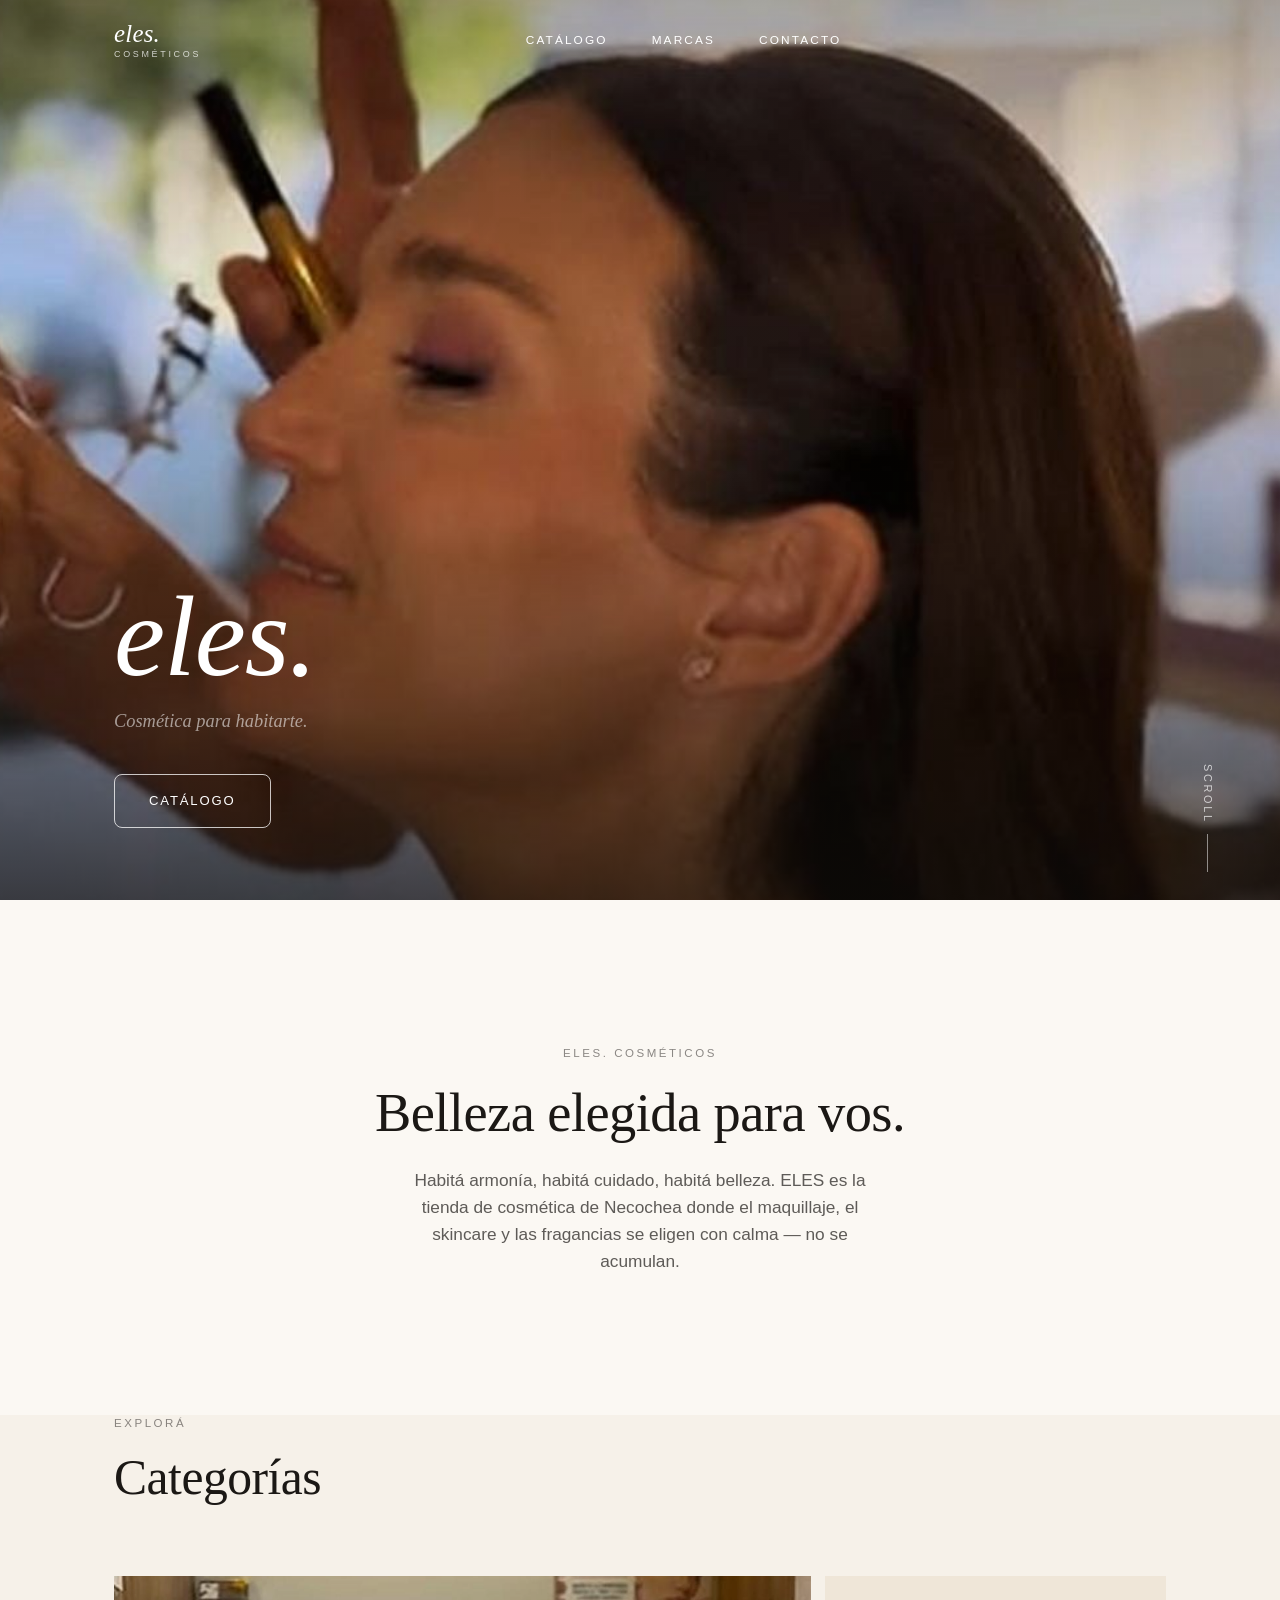
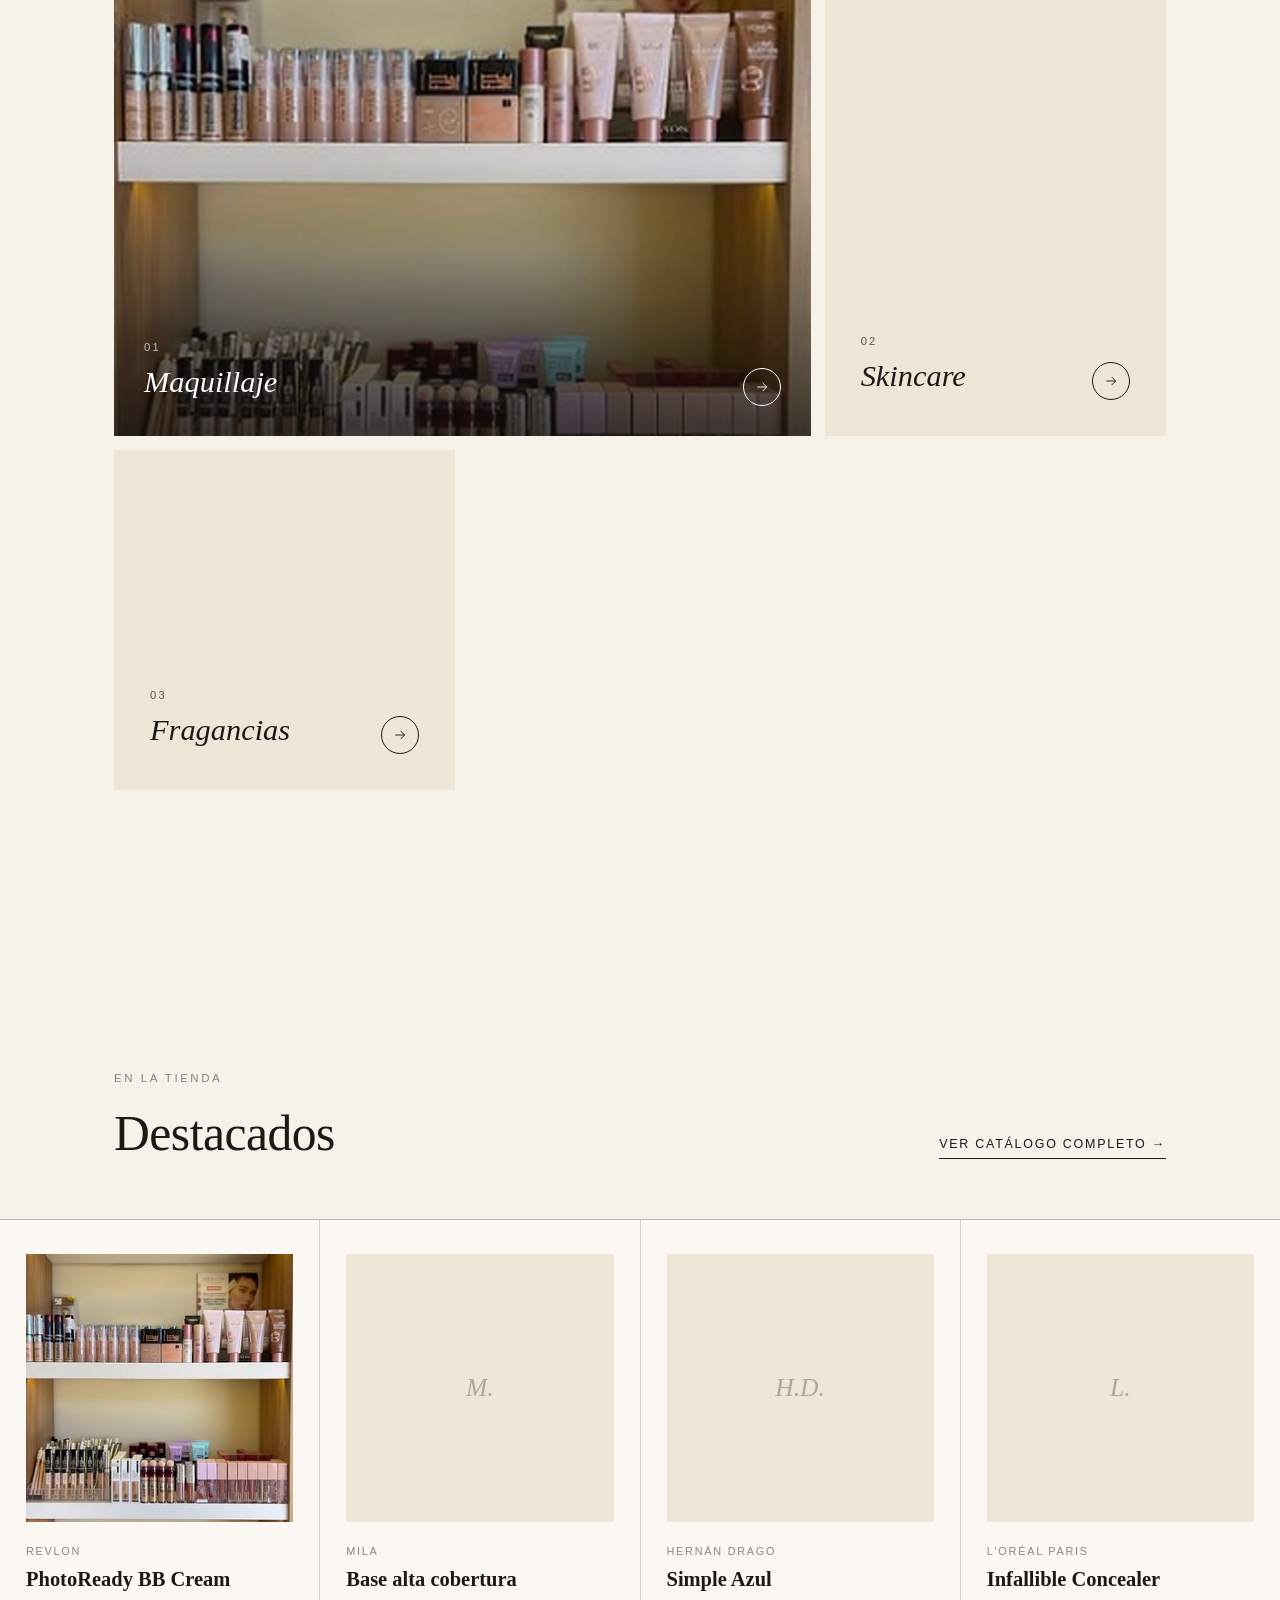
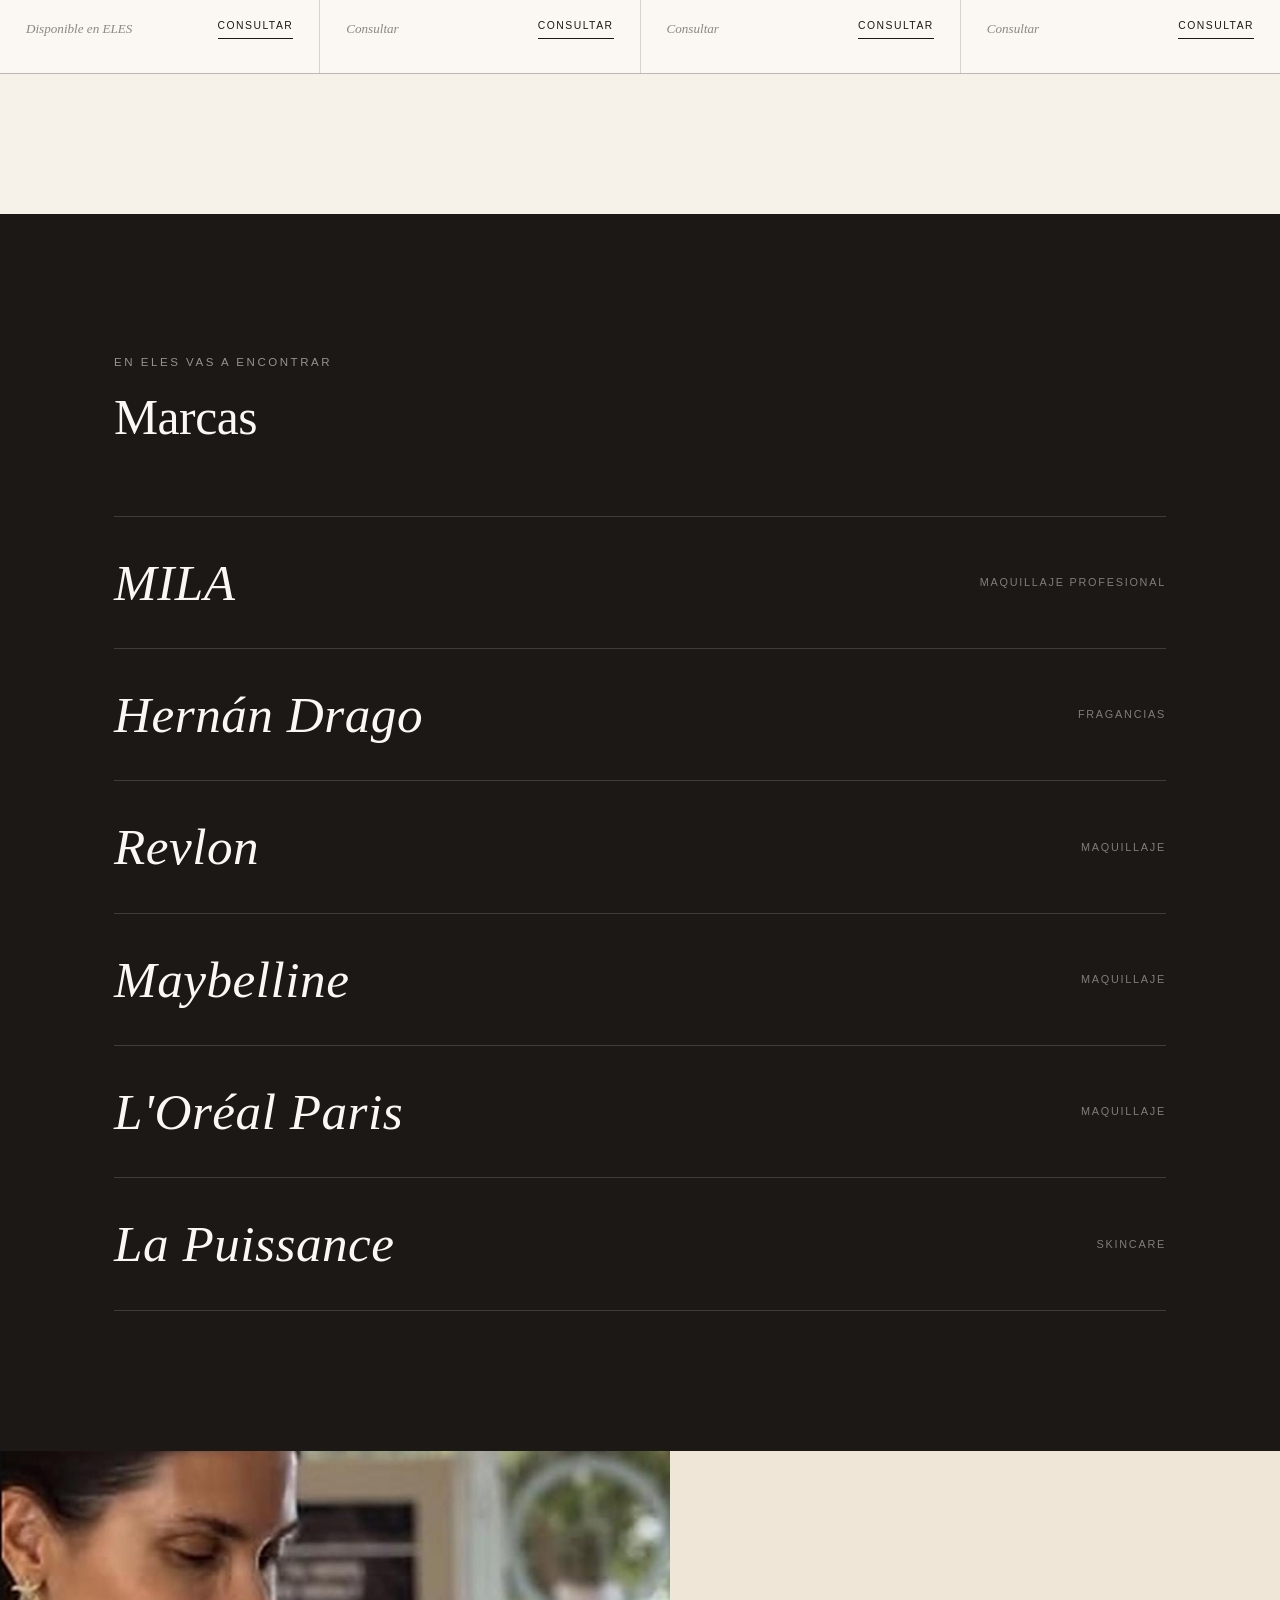
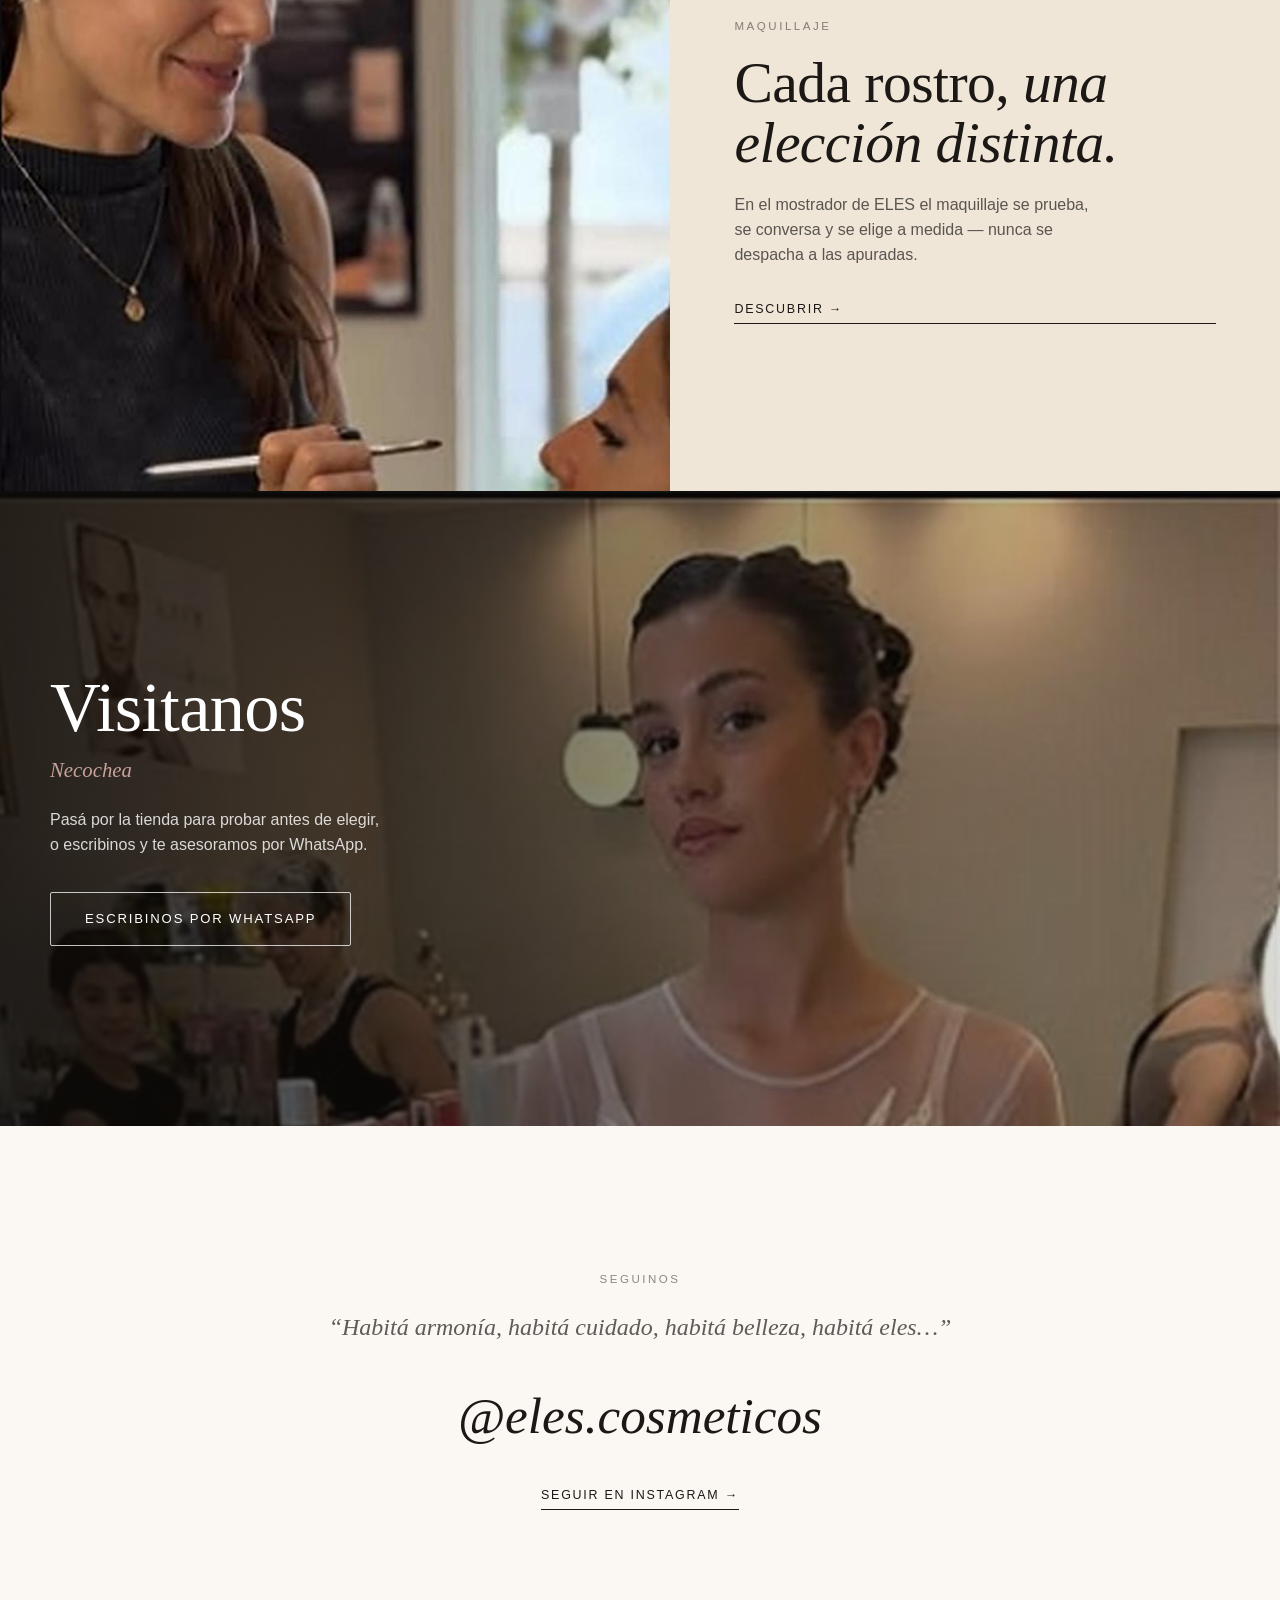
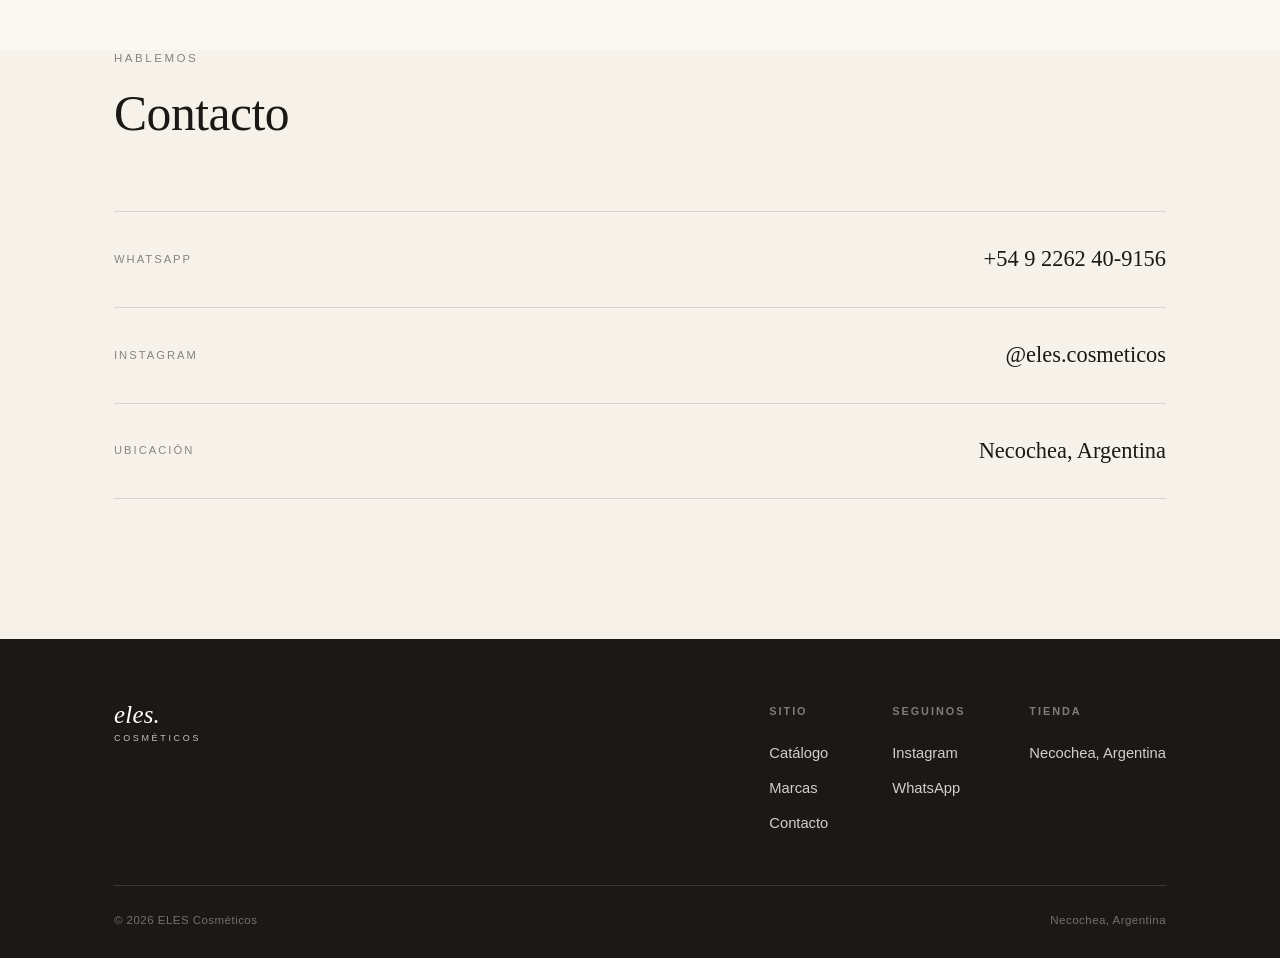
==== commit 5d2593bd: "Add files via upload" ====
--- a/index.html
+++ b/index.html
@@ -23,9 +23,6 @@
     </nav>
 
     <div class="nav-actions">
-      <a class="nav-wa nav-wa-wrap" href="https://wa.me/5492262409156?text=Hola%20ELES!%20Quiero%20consultar%20por%20un%20producto." target="_blank" rel="noopener">
-        WhatsApp
-      </a>
       <button class="hamburger" aria-label="Abrir menú"><span></span><span></span><span></span></button>
     </div>
   </div>
@@ -37,7 +34,6 @@
   <a href="catalogo.html">Catálogo</a>
   <a href="#marcas">Marcas</a>
   <a href="#contacto">Contacto</a>
-  <a class="mm-wa text-link" href="https://wa.me/5492262409156" target="_blank" rel="noopener">Escribinos por WhatsApp →</a>
 </div>
 
 <!-- ============ HERO ============ -->
@@ -46,12 +42,10 @@
     <img src="hero.jpg" alt="Maquillaje profesional, retoque de pestañas — ELES Cosméticos">
   </div>
   <div class="hero-content container">
-    <span class="eyebrow hero-eyebrow">Necochea · Tienda de cosmética</span>
-    <h1 class="display hero-title">ELES.</h1>
+    <h1 class="display hero-title">eles.</h1>
     <p class="hero-sub">Cosmética para habitarte.</p>
     <div class="hero-actions">
-      <a href="catalogo.html" class="btn btn-light">Ver catálogo</a>
-      <a href="https://wa.me/5492262409156" target="_blank" rel="noopener" class="btn btn-solid">WhatsApp</a>
+      <a href="catalogo.html" class="btn btn-light">Catálogo</a>
     </div>
   </div>
   <span class="hero-scroll">Scroll</span>
--- a/styles.css
+++ b/styles.css
@@ -275,26 +275,27 @@
   padding:0 var(--pad) clamp(48px,8vh,96px);
   color:#fff;
 }
-.hero-eyebrow{
-  color:rgba(255,255,255,.8);
-  margin-bottom:18px;
-}
 .hero-title{
-  font-size:clamp(3rem, 9vw, 6.4rem);
+  font-family:var(--serif);
+  font-style:italic;
+  font-weight:400;
+  font-size:clamp(3.4rem, 10vw, 7.2rem);
   color:#fff;
 }
 .hero-title em{ font-style:italic; color:var(--rose); }
 .hero-sub{
   font-family:var(--serif);
   font-style:italic;
-  font-size:clamp(1.3rem, 2.6vw, 1.9rem);
-  color:rgba(255,255,255,.92);
-  margin-top:6px;
+  font-weight:300;
+  font-size:clamp(.95rem, 1.6vw, 1.15rem);
+  color:rgba(255,255,255,.55);
+  margin-top:10px;
 }
 .hero-actions{
   display:flex; gap:16px; flex-wrap:wrap;
   margin-top:38px;
 }
+.hero-actions .btn{ border-radius:8px; }
 .hero-scroll{
   position:absolute; z-index:2; right:var(--pad); bottom:28px;
   writing-mode:vertical-rl;
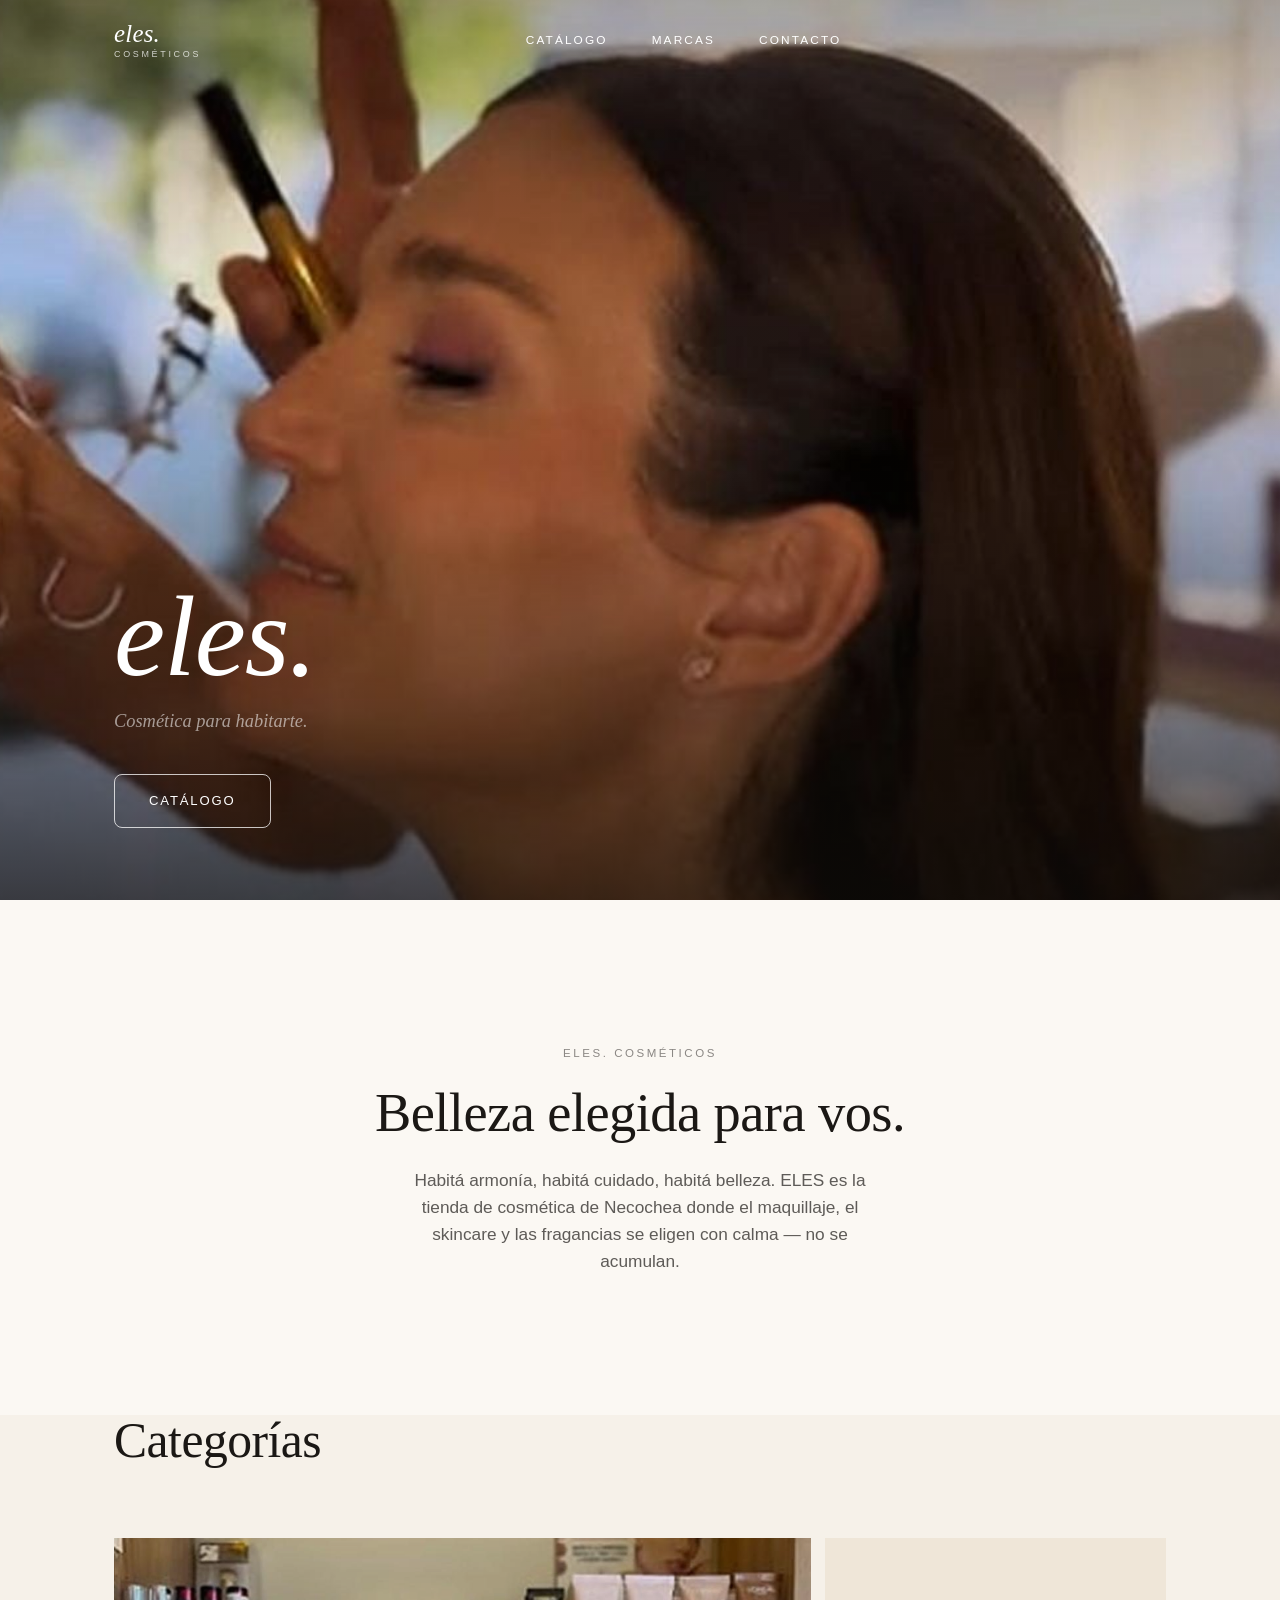
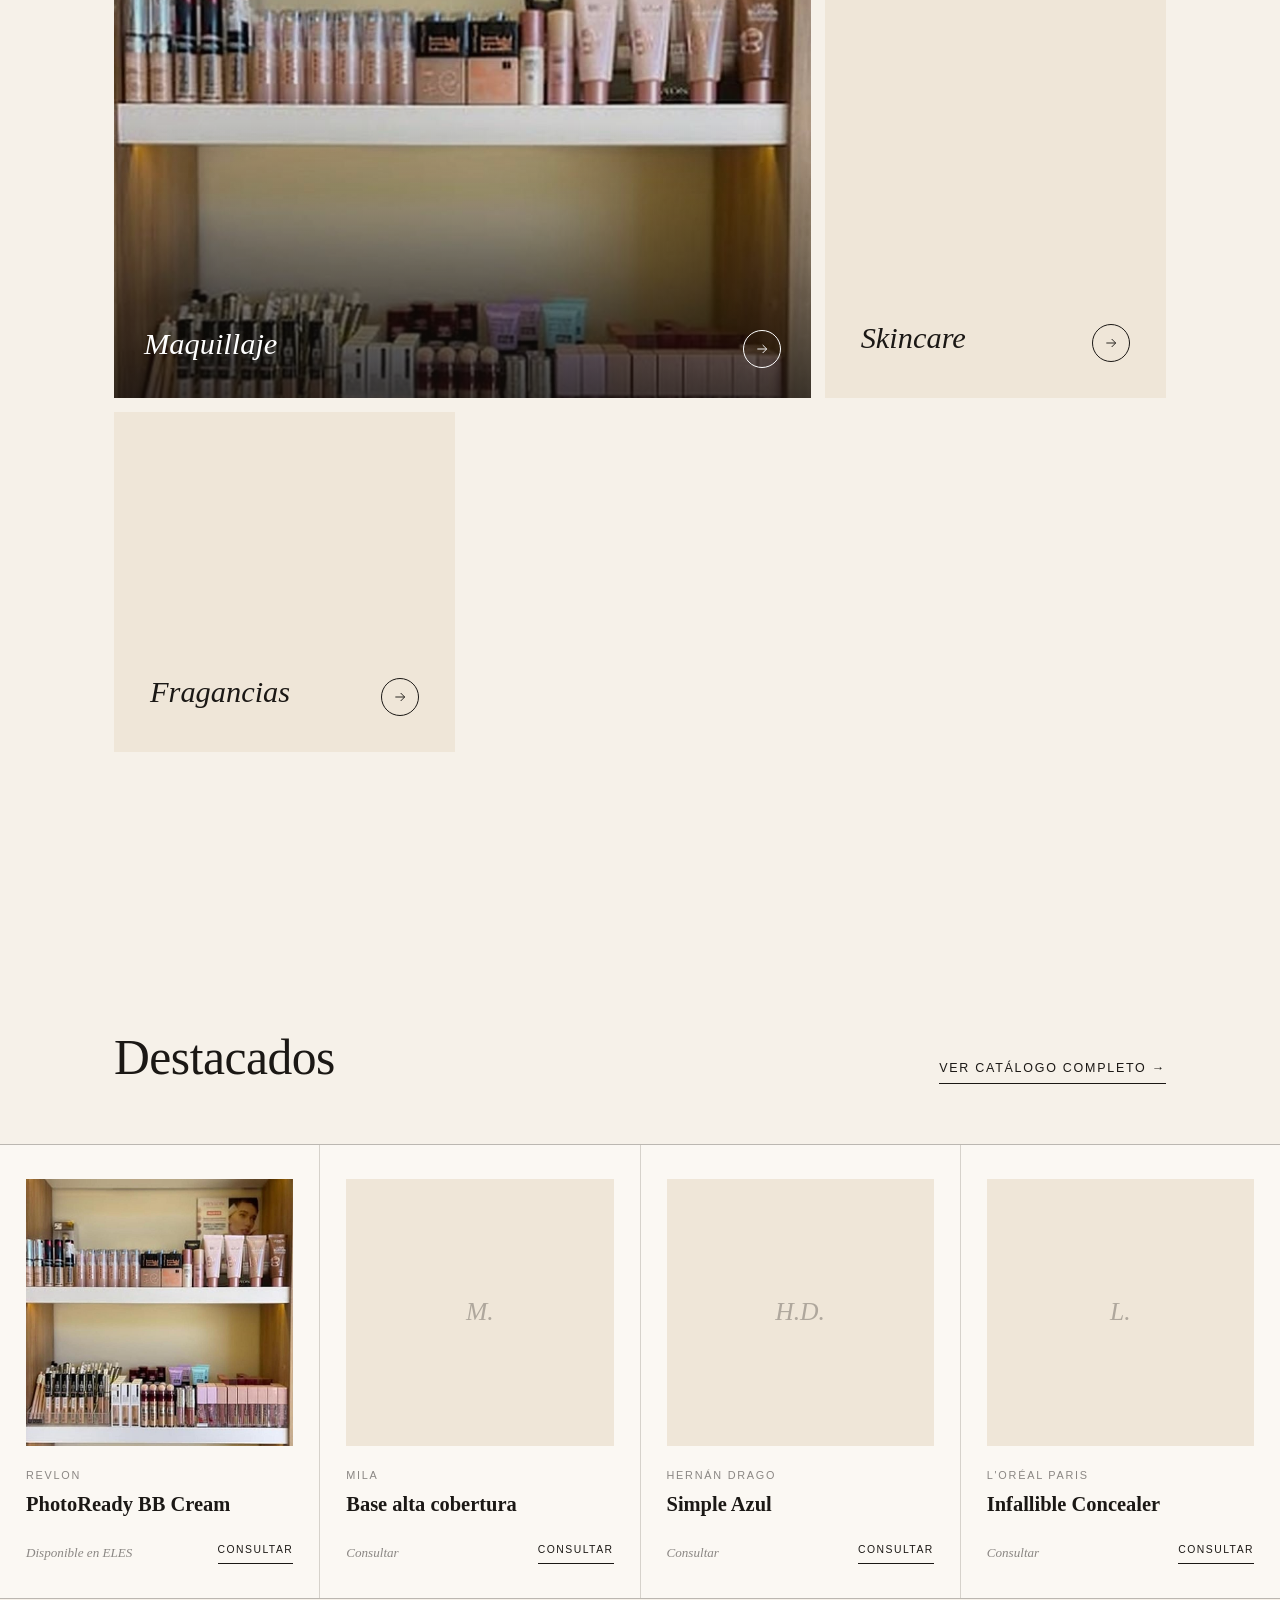
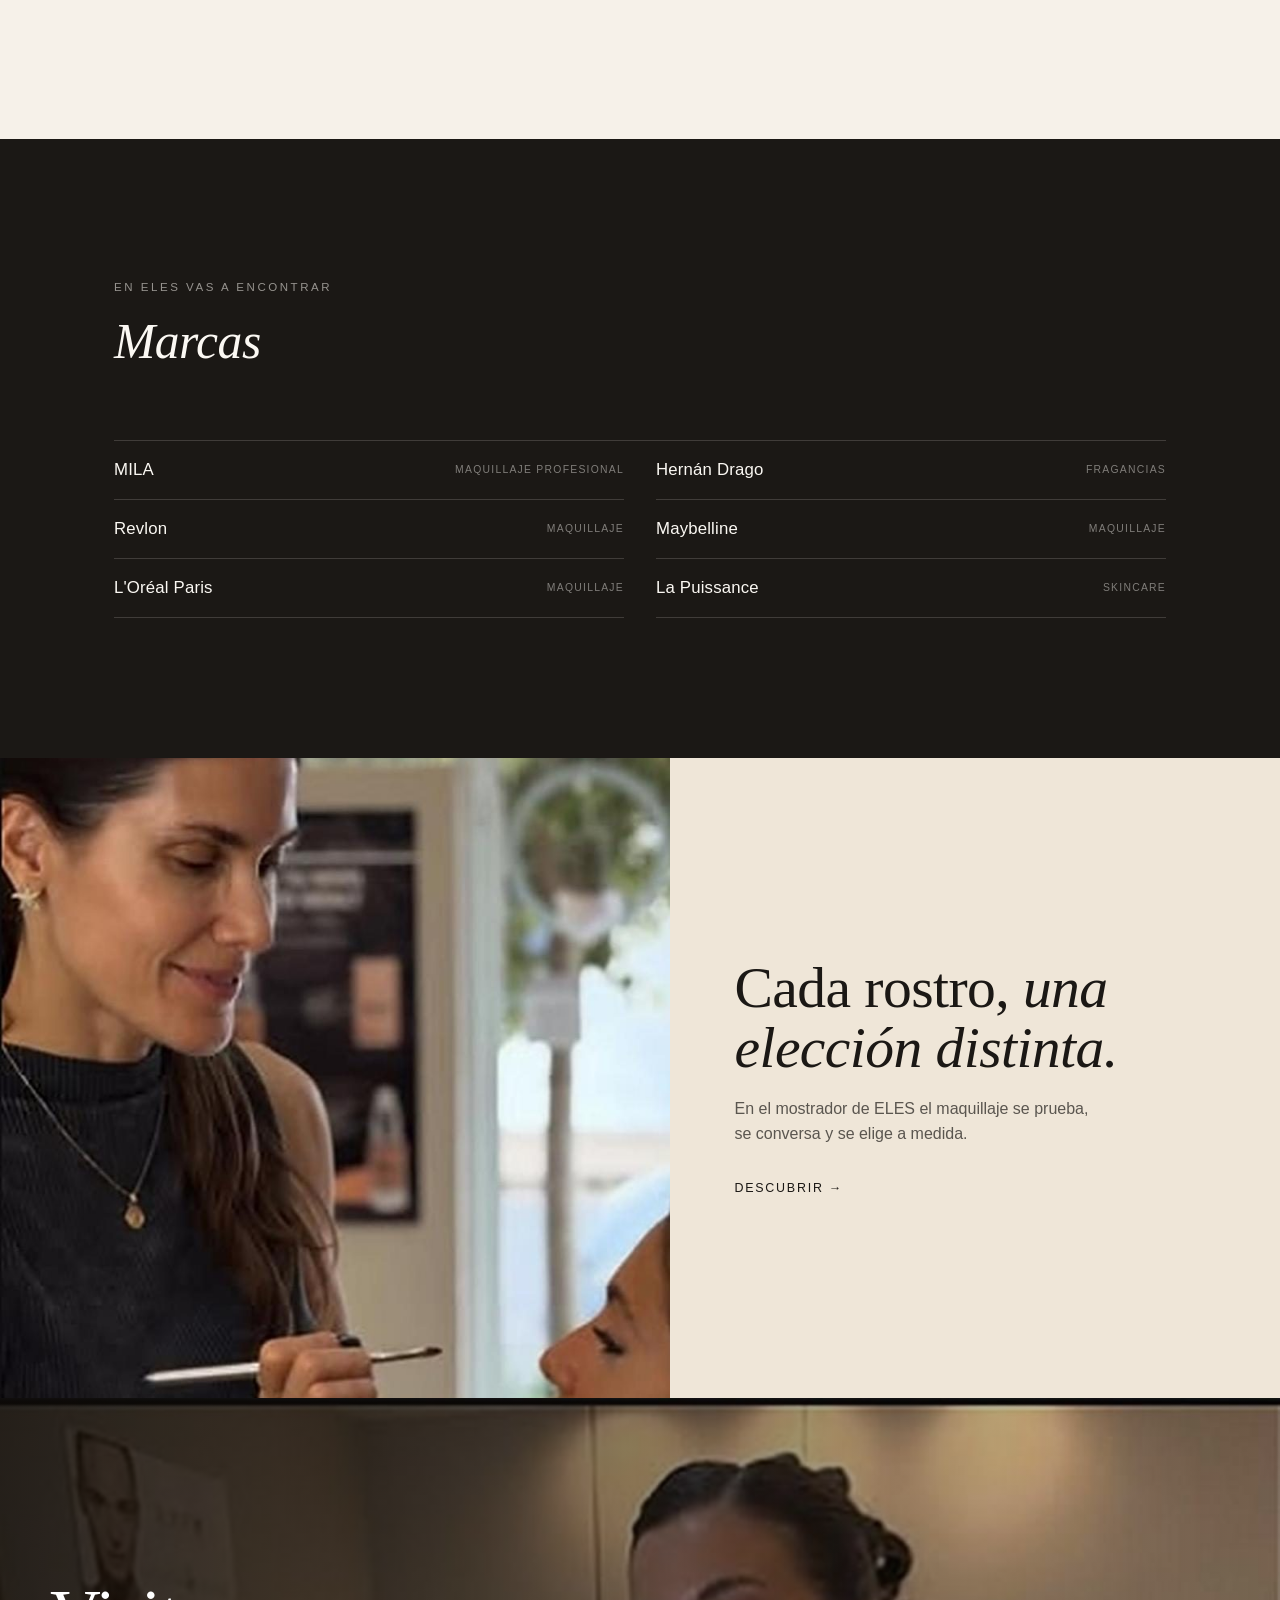
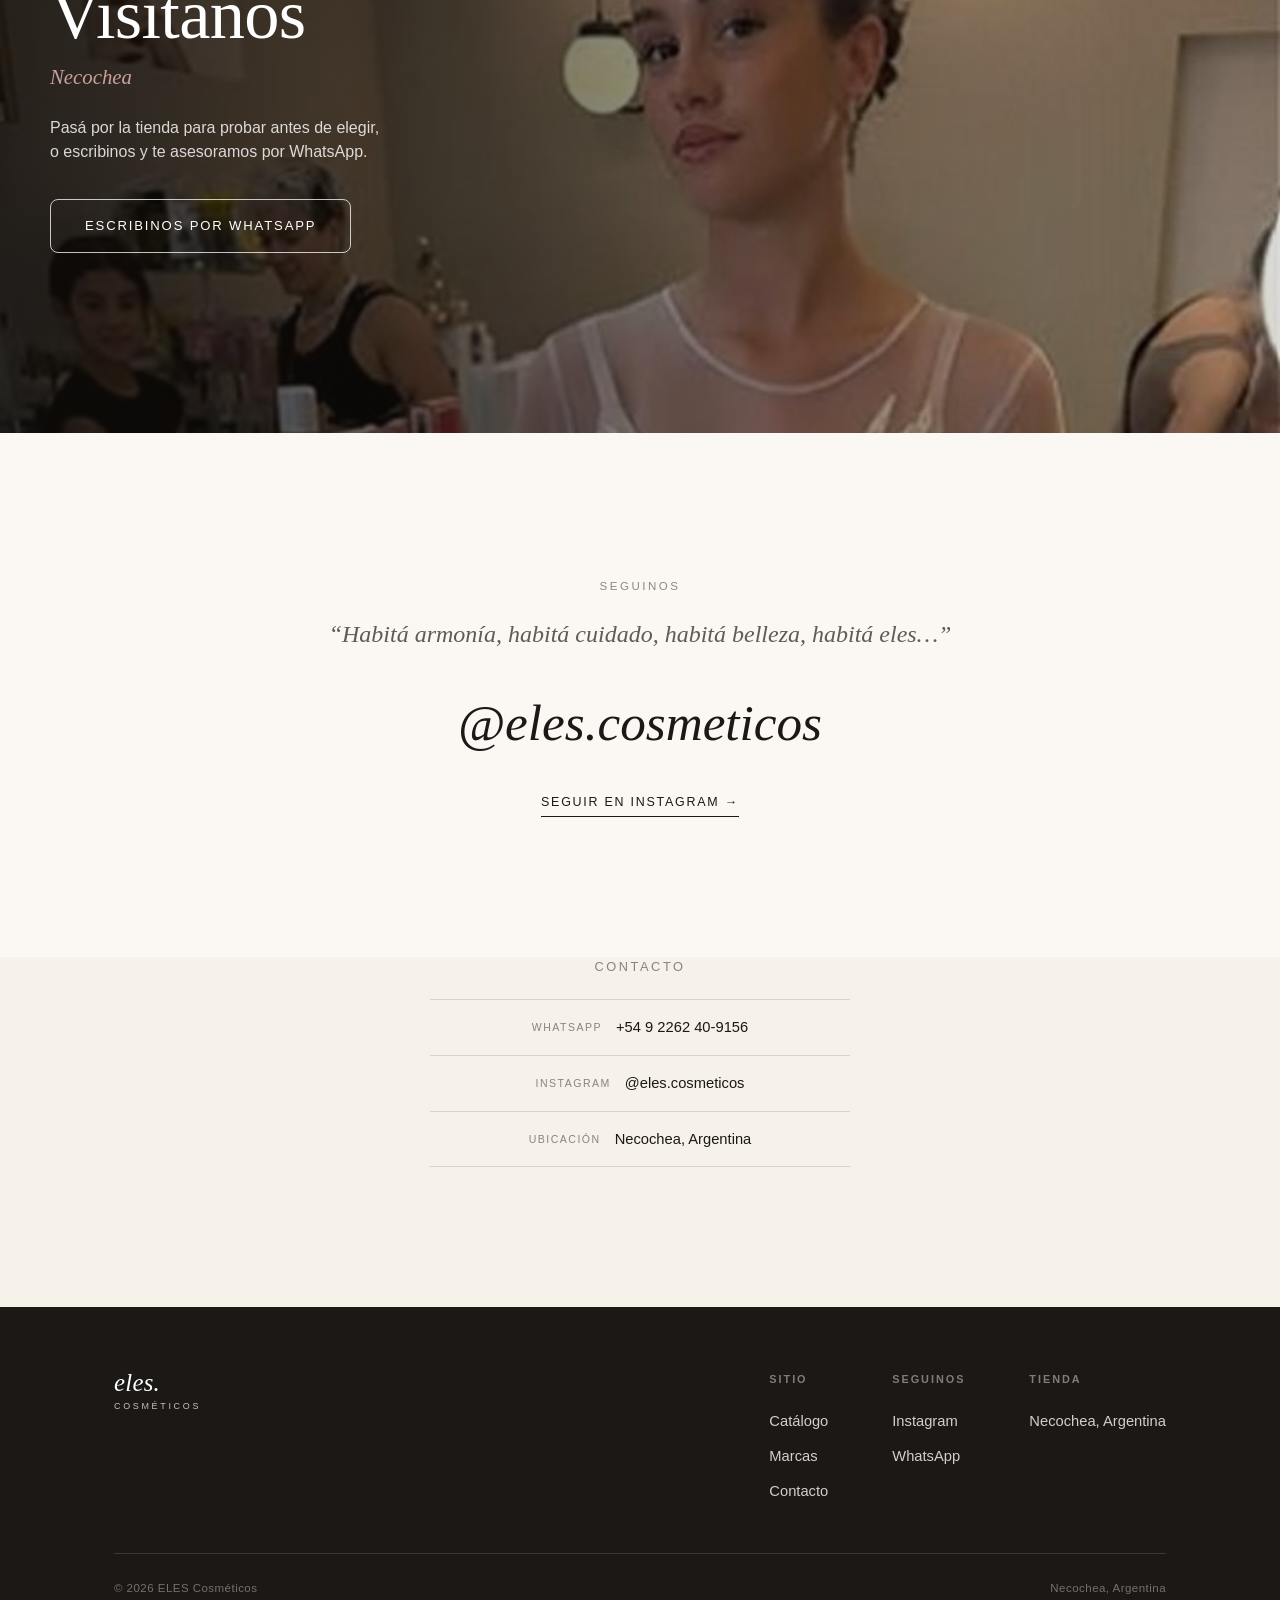
==== commit 6c09a73e: "Add files via upload" ====
--- a/index.html
+++ b/index.html
@@ -48,7 +48,6 @@
       <a href="catalogo.html" class="btn btn-light">Catálogo</a>
     </div>
   </div>
-  <span class="hero-scroll">Scroll</span>
 </section>
 
 <!-- ============ INTRODUCCIÓN EDITORIAL ============ -->
@@ -64,7 +63,6 @@
 <section class="section" style="padding-top:0;">
   <div class="container">
     <div class="section-head reveal">
-      <span class="eyebrow">Explorá</span>
       <h2 class="display">Categorías</h2>
     </div>
 
@@ -73,7 +71,6 @@
         <img src="shelf.jpg" alt="Exhibidor de maquillaje en ELES Cosméticos">
         <div class="cat-body">
           <div>
-            <span class="cat-num">01</span>
             <div class="cat-name">Maquillaje</div>
           </div>
           <span class="cat-arrow" aria-hidden="true">
@@ -85,7 +82,6 @@
       <a href="catalogo.html?cat=skincare" class="cat-card no-photo">
         <div class="cat-body">
           <div>
-            <span class="cat-num">02</span>
             <div class="cat-name">Skincare</div>
           </div>
           <span class="cat-arrow" aria-hidden="true">
@@ -97,7 +93,6 @@
       <a href="catalogo.html?cat=fragancias" class="cat-card no-photo">
         <div class="cat-body">
           <div>
-            <span class="cat-num">03</span>
             <div class="cat-name">Fragancias</div>
           </div>
           <span class="cat-arrow" aria-hidden="true">
@@ -114,7 +109,6 @@
   <div class="container">
     <div class="dest-head reveal">
       <div class="section-head" style="margin-bottom:0;">
-        <span class="eyebrow">En la tienda</span>
         <h2 class="display">Destacados</h2>
       </div>
       <a href="catalogo.html" class="text-link">Ver catálogo completo →</a>
@@ -197,10 +191,9 @@
     <img src="editorial-beauty.jpg" alt="Aplicación de maquillaje en ELES Cosméticos">
   </div>
   <div class="split-copy">
-    <span class="eyebrow">Maquillaje</span>
     <h2 class="display">Cada rostro, <em class="serif-italic">una elección distinta.</em></h2>
-    <p>En el mostrador de ELES el maquillaje se prueba, se conversa y se elige a medida — nunca se despacha a las apuradas.</p>
-    <a href="catalogo.html?cat=maquillaje" class="text-link">Descubrir →</a>
+    <p>En el mostrador de ELES el maquillaje se prueba, se conversa y se elige a medida.</p>
+    <a href="catalogo.html?cat=maquillaje" class="text-link split-link-plain">Descubrir →</a>
   </div>
 </section>
 
@@ -230,11 +223,10 @@
 </section>
 
 <!-- ============ CONTACTO ============ -->
-<section id="contacto" class="section" style="padding-top:0;">
-  <div class="container">
-    <div class="section-head reveal">
-      <span class="eyebrow">Hablemos</span>
-      <h2 class="display">Contacto</h2>
+<section id="contacto" class="section contact-minimal" style="padding-top:0;">
+  <div class="container">
+    <div class="contact-head reveal">
+      <h2 class="contact-title">Contacto</h2>
     </div>
     <div class="contact-grid reveal">
       <a class="contact-item" href="https://wa.me/5492262409156" target="_blank" rel="noopener">
--- a/styles.css
+++ b/styles.css
@@ -296,16 +296,6 @@
   margin-top:38px;
 }
 .hero-actions .btn{ border-radius:8px; }
-.hero-scroll{
-  position:absolute; z-index:2; right:var(--pad); bottom:28px;
-  writing-mode:vertical-rl;
-  color:rgba(255,255,255,.7);
-  font-size:.68rem;
-  letter-spacing:.25em;
-  text-transform:uppercase;
-  display:flex; align-items:center; gap:10px;
-}
-.hero-scroll::after{ content:''; width:1px; height:38px; background:rgba(255,255,255,.5); }
 
 /* =========================================================
    SECCIONES — genéricos
@@ -470,22 +460,34 @@
    ========================================================= */
 .brands{ background:var(--ink); color:var(--paper); }
 .brands .eyebrow{ color:rgba(251,248,243,.55); }
-.brand-list{ margin-top:20px; border-top:1px solid rgba(251,248,243,.16); }
+.brands h2.display{ font-family:var(--serif); font-style:italic; }
+.brand-list{
+  margin-top:24px;
+  border-top:1px solid rgba(251,248,243,.16);
+  display:grid;
+  grid-template-columns:1fr 1fr;
+  column-gap:32px;
+}
 .brand-row{
   display:flex; align-items:center; justify-content:space-between;
-  padding:26px 0;
+  padding:16px 0;
   border-bottom:1px solid rgba(251,248,243,.16);
   transition:padding-left .4s var(--ease), color .4s var(--ease);
 }
-.brand-row:hover{ padding-left:16px; color:var(--rose); }
+.brand-row:hover{ padding-left:10px; color:var(--rose); }
 .brand-row .name{
-  font-family:var(--serif);
-  font-size:clamp(1.7rem, 4.6vw, 3.2rem);
-  font-style:italic;
+  font-family:var(--sans);
+  font-style:normal;
+  font-weight:500;
+  font-size:clamp(.92rem, 1.6vw, 1.05rem);
   letter-spacing:.01em;
 }
 .brand-row .tag{
-  font-size:.68rem; letter-spacing:.16em; text-transform:uppercase; color:rgba(251,248,243,.45);
+  font-family:var(--sans);
+  font-size:.65rem; letter-spacing:.12em; text-transform:uppercase; color:rgba(251,248,243,.45);
+}
+@media(max-width:640px){
+  .brand-list{ grid-template-columns:1fr; column-gap:0; }
 }
 
 /* =========================================================
@@ -503,9 +505,10 @@
   display:flex; flex-direction:column; justify-content:center;
   background:var(--cream-2);
 }
-.split-copy h2{ font-size:clamp(2.2rem,4.6vw,3.6rem); margin-top:18px; }
+.split-copy h2{ font-size:clamp(2.2rem,4.6vw,3.6rem); }
 .split-copy p{ margin-top:20px; color:var(--ink-70); max-width:40ch; }
 .split-copy .text-link{ margin-top:32px; }
+.split-link-plain{ border-bottom:none; padding-bottom:0; }
 
 @media(min-width:860px){
   .split{ grid-template-columns:1.1fr 1fr; min-height:640px; }
@@ -525,6 +528,7 @@
 .visit .place{ font-family:var(--serif); font-style:italic; color:var(--rose); font-size:1.3rem; margin-top:10px; }
 .visit p{ margin-top:22px; color:rgba(255,255,255,.82); max-width:38ch; }
 .visit-actions{ margin-top:34px; display:flex; gap:16px; flex-wrap:wrap; }
+.visit-actions .btn{ border-radius:8px; }
 
 /* =========================================================
    INSTAGRAM CTA
@@ -543,16 +547,29 @@
 /* =========================================================
    CONTACTO
    ========================================================= */
+.contact-head{ text-align:center; }
+.contact-title{
+  font-family:var(--sans);
+  font-style:normal;
+  font-weight:500;
+  font-size:.8rem;
+  letter-spacing:.2em;
+  text-transform:uppercase;
+  color:var(--ink-50);
+}
 .contact-grid{
   display:grid; gap:0;
+  max-width:420px;
+  margin:22px auto 0;
   border-top:1px solid var(--line);
 }
 .contact-item{
-  display:flex; align-items:center; justify-content:space-between;
-  padding:30px 0; border-bottom:1px solid var(--line);
-}
-.contact-item .label{ font-size:.7rem; letter-spacing:.18em; text-transform:uppercase; color:var(--ink-50); }
-.contact-item .value{ font-family:var(--serif); font-size:1.4rem; }
+  display:flex; align-items:center; justify-content:center;
+  gap:14px;
+  padding:16px 0; border-bottom:1px solid var(--line);
+}
+.contact-item .label{ font-family:var(--sans); font-size:.66rem; letter-spacing:.14em; text-transform:uppercase; color:var(--ink-50); }
+.contact-item .value{ font-family:var(--sans); font-style:normal; font-weight:500; font-size:.92rem; }
 
 /* =========================================================
    FOOTER
